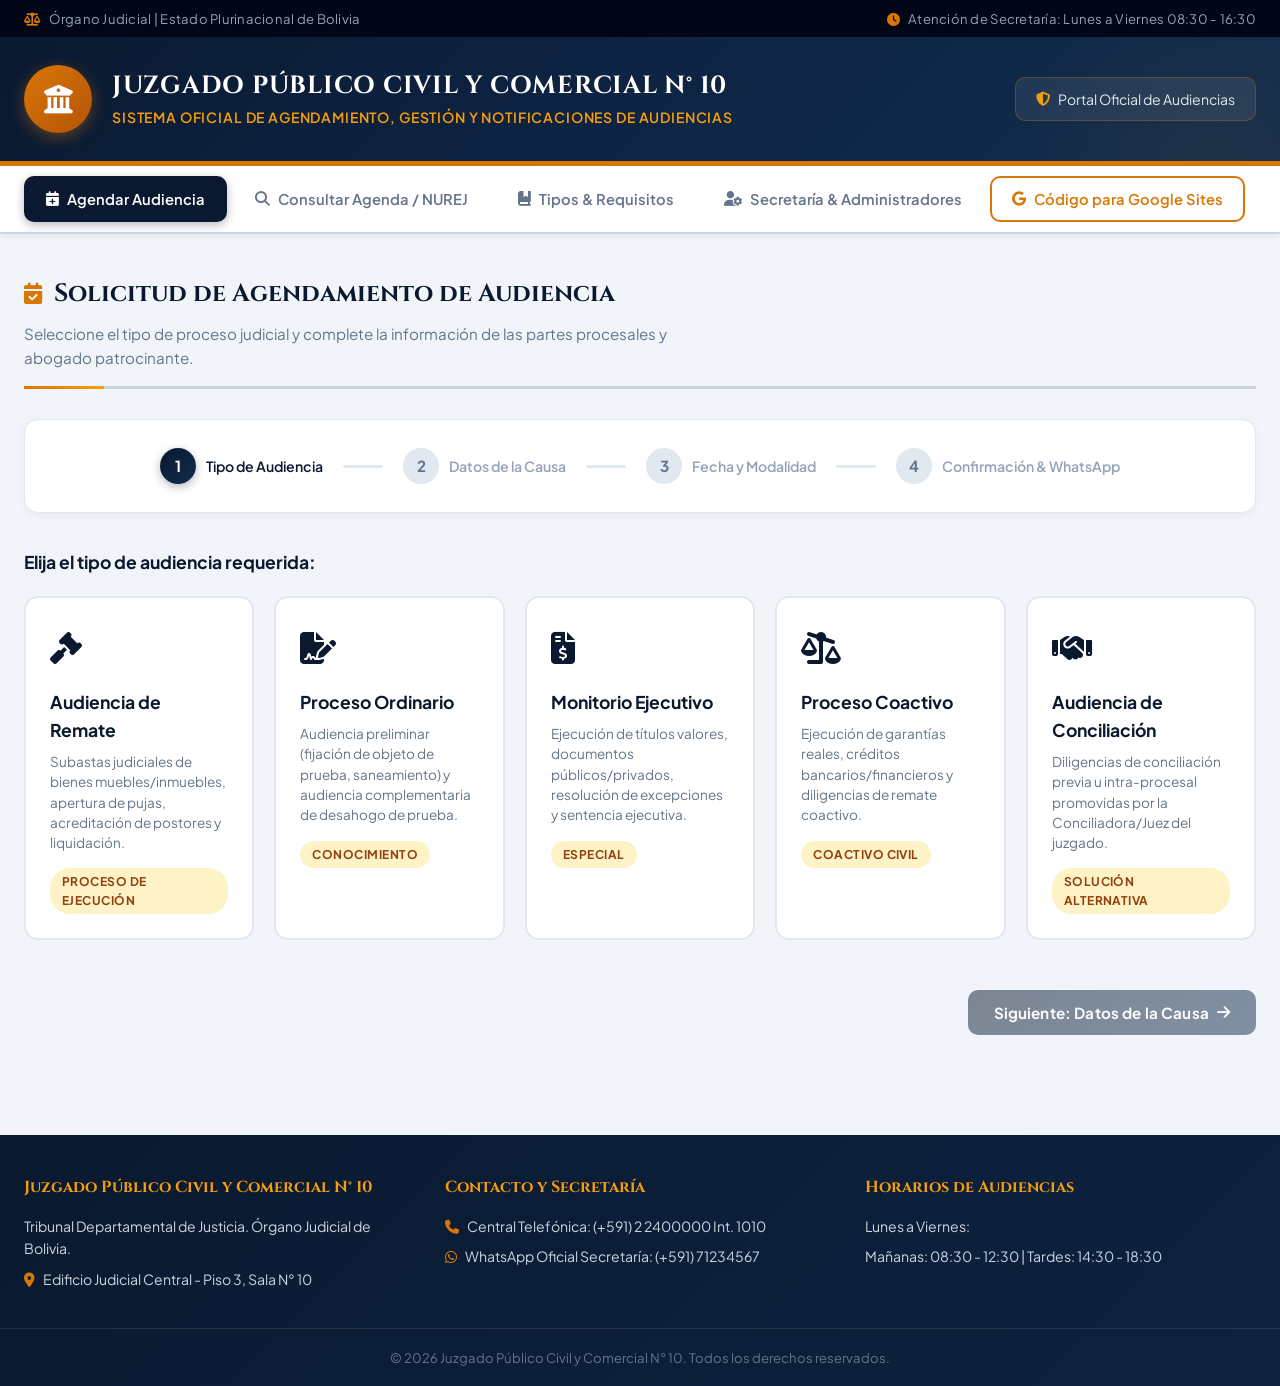
==== index.html @ a1206f11 "Portal de Audiencias - Juzgado Publico Civil y Comercial N 10" ====
<!DOCTYPE html>
<html lang="es">
<head>
    <meta charset="UTF-8">
    <meta name="viewport" content="width=device-width, initial-scale=1.0">
    <title>Juzgado Público Civil y Comercial N° 10 | Agendamiento de Audiencias</title>
    <meta name="description" content="Plataforma oficial para la reserva, agendamiento y consulta de audiencias del Juzgado Público Civil y Comercial N° 10 (Remates, Procesos Ordinarios, Monitorio Ejecutivo, Coactivos y Conciliaciones).">
    
    <!-- Google Fonts & Font Awesome Icons -->
    <link rel="preconnect" href="https://fonts.googleapis.com">
    <link rel="preconnect" href="https://fonts.gstatic.com" crossorigin>
    <link href="https://fonts.googleapis.com/css2?family=Cinzel:wght@500;700;900&family=Plus+Jakarta+Sans:wght@300;400;500;600;700&display=swap" rel="stylesheet">
    <link rel="stylesheet" href="https://cdnjs.cloudflare.com/ajax/libs/font-awesome/6.4.0/css/all.min.css">
    
    <link rel="stylesheet" href="styles.css">
</head>
<body>
    <!-- Top Bar Status -->
    <div class="top-bar">
        <div class="container top-bar-content">
            <div><i class="fa-solid fa-scale-balanced"></i> Órgano Judicial | Estado Plurinacional de Bolivia</div>
            <div><i class="fa-solid fa-clock"></i> Atención de Secretaría: Lunes a Viernes 08:30 - 16:30</div>
        </div>
    </div>

    <!-- Header Institucional -->
    <header class="main-header">
        <div class="container header-container">
            <div class="brand-logo">
                <div class="emblem-icon">
                    <i class="fa-solid fa-building-columns"></i>
                </div>
                <div class="brand-text">
                    <h1>JUZGADO PÚBLICO CIVIL Y COMERCIAL N° 10</h1>
                    <p>SISTEMA OFICIAL DE AGENDAMIENTO, GESTIÓN Y NOTIFICACIONES DE AUDIENCIAS</p>
                </div>
            </div>
            <div class="header-badge" id="admin-status-badge">
                <i class="fa-solid fa-shield-halved"></i> Portal Oficial de Audiencias
            </div>
        </div>
    </header>

    <!-- Navigation Tabs -->
    <nav class="main-nav">
        <div class="container nav-container">
            <button class="nav-btn active" onclick="switchTab('agendamiento')">
                <i class="fa-solid fa-calendar-plus"></i> Agendar Audiencia
            </button>
            <button class="nav-btn" onclick="switchTab('consulta')">
                <i class="fa-solid fa-magnifying-glass"></i> Consultar Agenda / NUREJ
            </button>
            <button class="nav-btn" onclick="switchTab('requisitos')">
                <i class="fa-solid fa-book-bookmark"></i> Tipos & Requisitos
            </button>
            <button class="nav-btn" onclick="switchTab('secretaria')">
                <i class="fa-solid fa-user-gear"></i> Secretaría & Administradores
            </button>
            <button class="nav-btn highlight-btn" onclick="switchTab('embed-guide')">
                <i class="fa-brands fa-google"></i> Código para Google Sites
            </button>
        </div>
    </nav>

    <main class="container main-content">
        <!-- SECCIÓN 1: AGENDAMIENTO DE AUDIENCIAS -->
        <section id="tab-agendamiento" class="tab-pane active">
            <div class="section-title-box">
                <h2><i class="fa-solid fa-calendar-check"></i> Solicitud de Agendamiento de Audiencia</h2>
                <p>Seleccione el tipo de proceso judicial y complete la información de las partes procesales y abogado patrocinante.</p>
            </div>

            <!-- Pasos del Flujo -->
            <div class="stepper">
                <div class="step active" id="step-indicator-1">
                    <span class="step-num">1</span>
                    <span class="step-label">Tipo de Audiencia</span>
                </div>
                <div class="step-line"></div>
                <div class="step" id="step-indicator-2">
                    <span class="step-num">2</span>
                    <span class="step-label">Datos de la Causa</span>
                </div>
                <div class="step-line"></div>
                <div class="step" id="step-indicator-3">
                    <span class="step-num">3</span>
                    <span class="step-label">Fecha y Modalidad</span>
                </div>
                <div class="step-line"></div>
                <div class="step" id="step-indicator-4">
                    <span class="step-num">4</span>
                    <span class="step-label">Confirmación & WhatsApp</span>
                </div>
            </div>

            <!-- Paso 1: Selección de Tipo de Audiencia -->
            <div id="step-1" class="step-content">
                <h3 class="subsection-title">Elija el tipo de audiencia requerida:</h3>
                <div class="hearing-types-grid">
                    <div class="hearing-card" onclick="selectHearingType('remates', this)">
                        <div class="card-icon"><i class="fa-solid fa-gavel"></i></div>
                        <h4>Audiencia de Remate</h4>
                        <p>Subastas judiciales de bienes muebles/inmuebles, apertura de pujas, acreditación de postores y liquidación.</p>
                        <span class="tag">Proceso de Ejecución</span>
                    </div>

                    <div class="hearing-card" onclick="selectHearingType('ordinarios', this)">
                        <div class="card-icon"><i class="fa-solid fa-file-signature"></i></div>
                        <h4>Proceso Ordinario</h4>
                        <p>Audiencia preliminar (fijación de objeto de prueba, saneamiento) y audiencia complementaria de desahogo de prueba.</p>
                        <span class="tag">Conocimiento</span>
                    </div>

                    <div class="hearing-card" onclick="selectHearingType('monitorio', this)">
                        <div class="card-icon"><i class="fa-solid fa-file-invoice-dollar"></i></div>
                        <h4>Monitorio Ejecutivo</h4>
                        <p>Ejecución de títulos valores, documentos públicos/privados, resolución de excepciones y sentencia ejecutiva.</p>
                        <span class="tag">Especial</span>
                    </div>

                    <div class="hearing-card" onclick="selectHearingType('coactivos', this)">
                        <div class="card-icon"><i class="fa-solid fa-scale-unbalanced-flip"></i></div>
                        <h4>Proceso Coactivo</h4>
                        <p>Ejecución de garantías reales, créditos bancarios/financieros y diligencias de remate coactivo.</p>
                        <span class="tag">Coactivo Civil</span>
                    </div>

                    <div class="hearing-card" onclick="selectHearingType('conciliaciones', this)">
                        <div class="card-icon"><i class="fa-solid fa-handshake"></i></div>
                        <h4>Audiencia de Conciliación</h4>
                        <p>Diligencias de conciliación previa u intra-procesal promovidas por la Conciliadora/Juez del juzgado.</p>
                        <span class="tag">Solución Alternativa</span>
                    </div>
                </div>

                <div class="actions-footer text-right">
                    <button class="btn btn-primary" onclick="goToStep(2)" id="btn-to-step-2" disabled>
                        Siguiente: Datos de la Causa <i class="fa-solid fa-arrow-right"></i>
                    </button>
                </div>
            </div>

            <!-- Paso 2: Datos del Expediente y Partes -->
            <div id="step-2" class="step-content hidden">
                <h3 class="subsection-title">Datos del Expediente y Partes Procesales</h3>
                <form id="form-case-details" onsubmit="event.preventDefault(); goToStep(3);">
                    <div class="form-grid">
                        <div class="form-group">
                            <label for="nurej"><i class="fa-solid fa-hashtag"></i> NUREJ / N° de Expediente *</label>
                            <input type="text" id="nurej" placeholder="Ej. 10294820 / EXP-102-2026" required>
                            <small>Identificador único registrado en el sistema judicial.</small>
                        </div>

                        <div class="form-group">
                            <label for="demandante"><i class="fa-solid fa-user"></i> Parte Demandante / Solicitante *</label>
                            <input type="text" id="demandante" placeholder="Nombre completo o Razón Social" required>
                        </div>

                        <div class="form-group">
                            <label for="demandado"><i class="fa-solid fa-user-minus"></i> Parte Demandada / Requerida *</label>
                            <input type="text" id="demandado" placeholder="Nombre completo o Razón Social" required>
                        </div>

                        <div class="form-group">
                            <label for="abogado-nombre"><i class="fa-solid fa-user-tie"></i> Abogado Patrocinante *</label>
                            <input type="text" id="abogado-nombre" placeholder="Nombre completo del Abogado" required>
                        </div>

                        <div class="form-group">
                            <label for="abogado-mat"><i class="fa-solid fa-id-card"></i> N° Matrícula Profesional (RPA/CAIC) *</label>
                            <input type="text" id="abogado-mat" placeholder="Ej. MP-84920-CB" required>
                        </div>

                        <div class="form-group">
                            <label for="contacto-telefono"><i class="fa-brands fa-whatsapp"></i> WhatsApp / Teléfono para Notificaciones *</label>
                            <input type="tel" id="contacto-telefono" placeholder="Ej. 71234567" required>
                            <small>A este número se enviará la confirmación y recordatorio automático por WhatsApp.</small>
                        </div>

                        <div class="form-group col-span-2">
                            <label for="contacto-email"><i class="fa-solid fa-envelope"></i> Correo Electrónico *</label>
                            <input type="email" id="contacto-email" placeholder="abogado@estudiojuridico.com" required>
                        </div>
                    </div>

                    <div class="actions-footer">
                        <button type="button" class="btn btn-secondary" onclick="goToStep(1)">
                            <i class="fa-solid fa-arrow-left"></i> Atrás
                        </button>
                        <button type="submit" class="btn btn-primary">
                            Siguiente: Fecha y Modalidad <i class="fa-solid fa-arrow-right"></i>
                        </button>
                    </div>
                </form>
            </div>

            <!-- Paso 3: Fecha, Hora y Modalidad -->
            <div id="step-3" class="step-content hidden">
                <h3 class="subsection-title">Modalidad, Fecha y Horario de la Audiencia</h3>
                
                <div class="modalidad-selector">
                    <div class="mod-card selected" onclick="selectModalidad('presencial', this)">
                        <i class="fa-solid fa-building-user"></i>
                        <h4>Presencial</h4>
                        <p>En Sala de Audiencias N° 10 (Piso 3, Edificio Judicial Central)</p>
                    </div>
                    <div class="mod-card" onclick="selectModalidad('virtual', this)">
                        <i class="fa-solid fa-video"></i>
                        <h4>Virtual (Zoom / Teams)</h4>
                        <p>Enlace de conexión enviado automáticamente por WhatsApp y correo</p>
                    </div>
                </div>

                <div class="schedule-picker-box">
                    <div class="form-group">
                        <label for="hearing-date"><i class="fa-solid fa-calendar-days"></i> Seleccione la Fecha de Audiencia *</label>
                        <input type="date" id="hearing-date" onchange="loadAvailableSlots()" required>
                    </div>

                    <div class="slots-container">
                        <label><i class="fa-solid fa-clock"></i> Turnos Disponibles en el Juzgado N° 10:</label>
                        <div id="slots-grid" class="slots-grid">
                            <p class="select-prompt">Seleccione una fecha válida para cargar los turnos judiciales disponibles.</p>
                        </div>
                    </div>
                </div>

                <div class="form-group">
                    <label for="observaciones"><i class="fa-solid fa-comment-dots"></i> Observaciones o Solicitud Especial (Opcional)</label>
                    <textarea id="observaciones" rows="3" placeholder="Indique si requiere presencia de peritos, intérprete, o acreditación previa de postores..."></textarea>
                </div>

                <div class="actions-footer">
                    <button type="button" class="btn btn-secondary" onclick="goToStep(2)">
                        <i class="fa-solid fa-arrow-left"></i> Atrás
                    </button>
                    <button type="button" class="btn btn-primary" onclick="processBooking()" id="btn-finish-booking" disabled>
                         Confirmar y Notificar <i class="fa-solid fa-check-circle"></i>
                    </button>
                </div>
            </div>

            <!-- Paso 4: Pase / Ticket Generado + WhatsApp -->
            <div id="step-4" class="step-content hidden">
                <div class="success-banner">
                    <i class="fa-solid fa-circle-check"></i>
                    <h3>¡AUDIENCIA REGISTRADA EXITOSAMENTE!</h3>
                    <p>Se ha generado el Comprobante Oficial y se ha preparado la notificación por WhatsApp.</p>
                </div>

                <!-- Ticket Imprimible -->
                <div class="ticket-card" id="printable-ticket">
                    <div class="ticket-header">
                        <div class="ticket-brand">
                            <i class="fa-solid fa-scale-balanced"></i>
                            <div>
                                <h4>JUZGADO PÚBLICO CIVIL Y COMERCIAL N° 10</h4>
                                <small>ESTADO PLURINACIONAL - ÓRGANO JUDICIAL</small>
                            </div>
                        </div>
                        <div class="ticket-code" id="ticket-id">AUD-2026-10948</div>
                    </div>

                    <div class="ticket-body">
                        <div class="ticket-row">
                            <div>
                                <span class="lbl">NUREJ / EXPEDIENTE:</span>
                                <strong id="t-nurej">-</strong>
                            </div>
                            <div>
                                <span class="lbl">TIPO DE AUDIENCIA:</span>
                                <strong id="t-tipo" class="text-gold">-</strong>
                            </div>
                        </div>

                        <div class="ticket-row">
                            <div>
                                <span class="lbl">DEMANDANTE / SOLICITANTE:</span>
                                <span id="t-demandante">-</span>
                            </div>
                            <div>
                                <span class="lbl">DEMANDADO / REQUERIDO:</span>
                                <span id="t-demandado">-</span>
                            </div>
                        </div>

                        <div class="ticket-row">
                            <div>
                                <span class="lbl">ABOGADO PATROCINANTE:</span>
                                <span id="t-abogado">-</span> (<span id="t-mat">-</span>)
                            </div>
                            <div>
                                <span class="lbl">MODALIDAD:</span>
                                <strong id="t-modalidad">-</strong>
                            </div>
                        </div>

                        <div class="ticket-highlight">
                            <div class="th-item">
                                <i class="fa-solid fa-calendar-day"></i>
                                <div>
                                    <small>FECHA DE AUDIENCIA</small>
                                    <h4 id="t-fecha">-</h4>
                                </div>
                            </div>
                            <div class="th-item">
                                <i class="fa-solid fa-clock"></i>
                                <div>
                                    <small>HORARIO FIJADO</small>
                                    <h4 id="t-hora">-</h4>
                                </div>
                            </div>
                            <div class="th-item">
                                <i class="fa-solid fa-location-dot"></i>
                                <div>
                                    <small>UBICACIÓN / SALA</small>
                                    <h4 id="t-lugar">Sala N° 10</h4>
                                </div>
                            </div>
                        </div>

                        <div class="ticket-footer-info">
                            <div class="qr-placeholder">
                                <i class="fa-solid fa-qrcode"></i>
                                <small>VERIFICACIÓN QR</small>
                            </div>
                            <div class="ticket-notes">
                                <p><strong>Instrucciones Importantes:</strong></p>
                                <ul>
                                    <li>Presentar este comprobante junto a su C.I. y Matrícula Profesional 15 minutos antes.</li>
                                    <li>Recibirás un recordatorio automático por WhatsApp 24 horas antes de tu audiencia.</li>
                                </ul>
                            </div>
                        </div>
                    </div>
                </div>

                <div class="actions-footer center-btns">
                    <button class="btn btn-whatsapp" id="btn-send-whatsapp" onclick="sendWhatsAppConfirmation()">
                        <i class="fa-brands fa-whatsapp"></i> Enviar Confirmación por WhatsApp
                    </button>
                    <button class="btn btn-gold" onclick="window.print()">
                        <i class="fa-solid fa-print"></i> Imprimir / Guardar PDF
                    </button>
                    <button class="btn btn-secondary" onclick="resetForm()">
                        <i class="fa-solid fa-plus"></i> Agendar Otra Audiencia
                    </button>
                </div>
            </div>
        </section>

        <!-- SECCIÓN 2: CONSULTA DE AGENDA -->
        <section id="tab-consulta" class="tab-pane hidden">
            <div class="section-title-box">
                <h2><i class="fa-solid fa-magnifying-glass"></i> Consulta Pública de Audiencias Programadas</h2>
                <p>Verifique el estado, día, hora y enlace de su audiencia registrada en el Juzgado N° 10.</p>
            </div>

            <div class="search-box">
                <div class="search-input-group">
                    <i class="fa-solid fa-hashtag search-icon"></i>
                    <input type="text" id="search-query" placeholder="Ingrese NUREJ, N° de Expediente o Nombre de Parte Procesal...">
                    <button class="btn btn-primary" onclick="searchHearings()">
                        <i class="fa-solid fa-search"></i> Buscar Audiencia
                    </button>
                </div>
            </div>

            <div class="results-box">
                <h3 class="subsection-title">Audiencias Encontradas:</h3>
                <div id="results-list" class="hearings-list">
                    <!-- Dinámico -->
                </div>
            </div>
        </section>

        <!-- SECCIÓN 3: TIPOS Y REQUISITOS DE AUDIENCIAS -->
        <section id="tab-requisitos" class="tab-pane hidden">
            <div class="section-title-box">
                <h2><i class="fa-solid fa-book-bookmark"></i> Protocolos y Requisitos por Tipo de Audiencia</h2>
                <p>Consulte las condiciones obligatorias dictadas por la Ley N° 439 (Código Procesal Civil) para cada procedimiento.</p>
            </div>

            <div class="requirements-accordion">
                <!-- Remates -->
                <div class="req-card">
                    <div class="req-header" onclick="toggleAccordion(this)">
                        <div class="req-title">
                            <i class="fa-solid fa-gavel text-gold"></i>
                            <h3>1. Audiencia de Remate y Subasta Judicial</h3>
                        </div>
                        <i class="fa-solid fa-chevron-down arrow"></i>
                    </div>
                    <div class="req-body">
                        <h4>Requisitos e Instrucciones para Postores y Partes:</h4>
                        <ul>
                            <li><i class="fa-solid fa-check"></i> Depósito de Garantía (Empozo del 20% de la base del remate) mediante Certificado de Depósito Judicial en el Banco Unión.</li>
                            <li><i class="fa-solid fa-check"></i> Cédula de Identidad original del postor o Poder Notariado con facultad expresa de representación.</li>
                            <li><i class="fa-solid fa-check"></i> Presentación del aviso de remate publicado en prensa nacional conforme al Art. 419 de la Ley 439.</li>
                        </ul>
                    </div>
                </div>

                <!-- Procesos Ordinarios -->
                <div class="req-card">
                    <div class="req-header" onclick="toggleAccordion(this)">
                        <div class="req-title">
                            <i class="fa-solid fa-file-signature text-gold"></i>
                            <h3>2. Proceso Ordinario (Preliminar y Complementaria)</h3>
                        </div>
                        <i class="fa-solid fa-chevron-down arrow"></i>
                    </div>
                    <div class="req-body">
                        <h4>Fases obligatorias y requerimientos:</h4>
                        <ul>
                            <li><i class="fa-solid fa-check"></i> <strong>Audiencia Preliminar (Art. 365):</strong> Ratificación de demanda, tentativa de conciliación intra-procesal y fijación de objeto de prueba.</li>
                            <li><i class="fa-solid fa-check"></i> <strong>Audiencia Complementaria (Art. 368):</strong> Desahogo de pruebas admitidas y alegatos.</li>
                        </ul>
                    </div>
                </div>

                <!-- Monitorio -->
                <div class="req-card">
                    <div class="req-header" onclick="toggleAccordion(this)">
                        <div class="req-title">
                            <i class="fa-solid fa-file-invoice-dollar text-gold"></i>
                            <h3>3. Proceso Monitorio Ejecutivo</h3>
                        </div>
                        <i class="fa-solid fa-chevron-down arrow"></i>
                    </div>
                    <div class="req-body">
                        <ul>
                            <li><i class="fa-solid fa-check"></i> Presentación del Título Ejecutivo original (Pagaré, Letra de Cambio, Escritura Pública de Préstamo con fuerza ejecutiva).</li>
                        </ul>
                    </div>
                </div>

                <!-- Coactivos -->
                <div class="req-card">
                    <div class="req-header" onclick="toggleAccordion(this)">
                        <div class="req-title">
                            <i class="fa-solid fa-scale-unbalanced-flip text-gold"></i>
                            <h3>4. Procesos Coactivos Civiles</h3>
                        </div>
                        <i class="fa-solid fa-chevron-down arrow"></i>
                    </div>
                    <div class="req-body">
                        <ul>
                            <li><i class="fa-solid fa-check"></i> Título Coactivo con garantía hipotecaria o prendaria inscrita en Derechos Reales.</li>
                        </ul>
                    </div>
                </div>

                <!-- Conciliaciones -->
                <div class="req-card">
                    <div class="req-header" onclick="toggleAccordion(this)">
                        <div class="req-title">
                            <i class="fa-solid fa-handshake text-gold"></i>
                            <h3>5. Audiencias de Conciliación Previa</h3>
                        </div>
                        <i class="fa-solid fa-chevron-down arrow"></i>
                    </div>
                    <div class="req-body">
                        <ul>
                            <li><i class="fa-solid fa-check"></i> Carácter voluntario y confidencial en el marco de la cultura de paz.</li>
                        </ul>
                    </div>
                </div>
            </div>
        </section>

        <!-- SECCIÓN 4: SECRETARÍA JUDICIAL Y GESTIÓN DE ADMINISTRADORES -->
        <section id="tab-secretaria" class="tab-pane hidden">
            <div class="section-title-box">
                <h2><i class="fa-solid fa-user-gear"></i> Panel de Control - Secretaría & Gestión de Administradores</h2>
                <p>Gestión interna de causas, notificaciones masivas por WhatsApp y administración de personal judicial.</p>
            </div>

            <!-- Botones de Acción de Administración -->
            <div class="admin-header-actions">
                <div>
                    <span id="current-user-info" class="text-gold font-bold">Sesión no iniciada (Modo Consulta)</span>
                </div>
                <div>
                    <button class="btn btn-sm btn-gold" onclick="openLoginModal()" id="btn-login-modal">
                        <i class="fa-solid fa-key"></i> Iniciar Sesión de Administrador
                    </button>
                    <button class="btn btn-sm btn-secondary hidden" onclick="logoutAdmin()" id="btn-logout-admin">
                        <i class="fa-solid fa-right-from-bracket"></i> Cerrar Sesión
                    </button>
                </div>
            </div>

            <!-- Estadísticas -->
            <div class="admin-stats-grid">
                <div class="stat-card">
                    <i class="fa-solid fa-calendar-day icon-blue"></i>
                    <div>
                        <h3 id="stat-hoy">0</h3>
                        <span>Audiencias Hoy</span>
                    </div>
                </div>
                <div class="stat-card">
                    <i class="fa-solid fa-clock icon-gold"></i>
                    <div>
                        <h3 id="stat-pendientes">0</h3>
                        <span>Pendientes</span>
                    </div>
                </div>
                <div class="stat-card">
                    <i class="fa-brands fa-whatsapp icon-green"></i>
                    <div>
                        <h3 id="stat-notificadas">0</h3>
                        <span>Notificadas por WhatsApp</span>
                    </div>
                </div>
            </div>

            <!-- Tabla de Causas -->
            <div class="admin-table-container">
                <div class="table-header" style="display:flex; justify-content:space-between; padding:20px; align-items:center;">
                    <h3>Agenda de Causas Judiciales</h3>
                    <button class="btn btn-sm btn-secondary" onclick="renderAdminTable()">
                        <i class="fa-solid fa-rotate"></i> Actualizar Agenda
                    </button>
                </div>
                <table class="admin-table">
                    <thead>
                        <tr>
                            <th>NUREJ / Exp.</th>
                            <th>Tipo de Audiencia</th>
                            <th>Partes Processales</th>
                            <th>Fecha y Hora</th>
                            <th>Contacto WhatsApp</th>
                            <th>Estado</th>
                            <th>Acciones & Recordatorios</th>
                        </tr>
                    </thead>
                    <tbody id="admin-table-body">
                        <!-- Carga dinámica por JS -->
                    </tbody>
                </table>
            </div>

            <!-- MÓDULO DE GESTIÓN DE USUARIOS ADMINISTRADORES -->
            <div class="admin-management-box" style="margin-top:40px; background:#FFFFFF; padding:30px; border-radius:16px; border:1px solid #CBD5E1;">
                <div style="display:flex; justify-content:space-between; align-items:center; margin-bottom:20px;">
                    <h3><i class="fa-solid fa-users-gear"></i> Personal Administrador Autorizado (Juez, Secretarios, Auxiliares)</h3>
                    <button class="btn btn-sm btn-primary" onclick="openAddAdminModal()" id="btn-add-admin" disabled>
                        <i class="fa-solid fa-user-plus"></i> Agregar Nuevo Administrador
                    </button>
                </div>
                <div id="admin-users-list" class="admin-users-grid">
                    <!-- Carga dinámica -->
                </div>
            </div>
        </section>

        <!-- SECCIÓN 5: GUÍA DE EMBEBIDO DE GOOGLE SITES -->
        <section id="tab-embed-guide" class="tab-pane hidden">
            <div class="section-title-box">
                <h2><i class="fa-brands fa-google"></i> Integración del Portal en Google Sites</h2>
                <p>Pasos para incrustar esta versión maximizada con WhatsApp y Administradores en Google Sites.</p>
            </div>

            <div class="embed-instructions-card">
                <h3><i class="fa-solid fa-cubes"></i> Instrucciones para Google Sites (`sites.google.com`)</h3>
                <ol class="steps-list">
                    <li>Abra su sitio en <a href="https://sites.google.com" target="_blank" rel="noopener">sites.google.com</a>.</li>
                    <li>En la página elegida, vaya a <strong>Insertar > Incorporar > Código HTML</strong>.</li>
                    <li>Copie y pegue el código completo disponible a continuación.</li>
                    <li><strong>IMPORTANTE PARA TAMAÑO AMPLIO:</strong> Ajuste el recuadro del widget arrastrando los bordes hacia los extremos de la pantalla y fije un alto mínimo de <strong>1000px</strong>.</li>
                </ol>

                <div class="code-box-header">
                    <span><i class="fa-solid fa-code"></i> Código Autocontenido Completo</span>
                    <button class="btn btn-sm btn-gold" onclick="copyEmbedCode()">
                        <i class="fa-solid fa-copy"></i> Copiar Código Completo
                    </button>
                </div>
                <textarea id="embed-code-textarea" readonly rows="12"></textarea>
            </div>
        </section>
    </main>

    <!-- MODAL DE INICIO DE SESIÓN DE ADMINISTRADOR -->
    <div id="modal-login" class="modal-overlay hidden">
        <div class="modal-card">
            <div class="modal-header">
                <h3><i class="fa-solid fa-lock"></i> Acceso a Secretaría Judicial</h3>
                <button style="background:none; border:none; font-size:1.5rem; cursor:pointer;" onclick="closeLoginModal()">&times;</button>
            </div>
            <form onsubmit="event.preventDefault(); processLogin();">
                <div class="form-group" style="margin-bottom:15px;">
                    <label for="login-user">Usuario / Cargo:</label>
                    <input type="text" id="login-user" placeholder="Ej. juez10 / secretario10" required>
                </div>
                <div class="form-group" style="margin-bottom:20px;">
                    <label for="login-pass">Contraseña / PIN Oficial:</label>
                    <input type="password" id="login-pass" placeholder="••••••••" required>
                </div>
                <div class="text-right">
                    <button type="submit" class="btn btn-primary">Ingresar al Sistema</button>
                </div>
            </form>
        </div>
    </div>

    <!-- MODAL DE AGREGAR ADMINISTRADOR -->
    <div id="modal-add-admin" class="modal-overlay hidden">
        <div class="modal-card">
            <div class="modal-header">
                <h3><i class="fa-solid fa-user-plus"></i> Registrar Nuevo Administrador</h3>
                <button style="background:none; border:none; font-size:1.5rem; cursor:pointer;" onclick="closeAddAdminModal()">&times;</button>
            </div>
            <form onsubmit="event.preventDefault(); processAddAdmin();">
                <div class="form-group" style="margin-bottom:15px;">
                    <label for="new-admin-name">Nombre Completo del Funcionario:</label>
                    <input type="text" id="new-admin-name" placeholder="Ej. Dr. Mario Vargas Losa" required>
                </div>
                <div class="form-group" style="margin-bottom:15px;">
                    <label for="new-admin-role">Cargo Judicial / Rol:</label>
                    <select id="new-admin-role" required>
                        <option value="Juez Titular">Juez Titular</option>
                        <option value="Secretario de Cámara">Secretario de Cámara</option>
                        <option value="Auxiliar Judicial">Auxiliar Judicial</option>
                        <option value="Conciliador/a">Conciliador/a</option>
                    </select>
                </div>
                <div class="form-group" style="margin-bottom:15px;">
                    <label for="new-admin-user">Nombre de Usuario para Login:</label>
                    <input type="text" id="new-admin-user" placeholder="Ej. mvargas" required>
                </div>
                <div class="form-group" style="margin-bottom:20px;">
                    <label for="new-admin-pass">Contraseña / PIN de Acceso:</label>
                    <input type="password" id="new-admin-pass" placeholder="Mínimo 4 caracteres" required>
                </div>
                <div class="text-right">
                    <button type="submit" class="btn btn-gold">Crear Administrador</button>
                </div>
            </form>
        </div>
    </div>

    <!-- Footer -->
    <footer class="main-footer">
        <div class="container footer-container">
            <div class="footer-col">
                <h4>Juzgado Público Civil y Comercial N° 10</h4>
                <p>Tribunal Departamental de Justicia. Órgano Judicial de Bolivia.</p>
                <p><i class="fa-solid fa-location-dot"></i> Edificio Judicial Central - Piso 3, Sala N° 10</p>
            </div>
            <div class="footer-col">
                <h4>Contacto y Secretaría</h4>
                <p><i class="fa-solid fa-phone"></i> Central Telefónica: (+591) 2 2400000 Int. 1010</p>
                <p><i class="fa-brands fa-whatsapp"></i> WhatsApp Oficial Secretaría: (+591) 71234567</p>
            </div>
            <div class="footer-col">
                <h4>Horarios de Audiencias</h4>
                <p>Lunes a Viernes:</p>
                <p>Mañanas: 08:30 - 12:30 | Tardes: 14:30 - 18:30</p>
            </div>
        </div>
        <div class="footer-bottom text-center">
            <p>&copy; 2026 Juzgado Público Civil y Comercial N° 10. Todos los derechos reservados.</p>
        </div>
    </footer>

    <script src="app.js"></script>
</body>
</html>
---- styles.css ----
/* =========================================================================
   PORTAL DE AUDIENCIAS - JUZGADO PÚBLICO CIVIL Y COMERCIAL N° 10
   Hoja de Estilos Principal
   ========================================================================= */

/* ── Reset & Base ──────────────────────────────────────────────────────── */
*, *::before, *::after {
    margin: 0;
    padding: 0;
    box-sizing: border-box;
}

html {
    scroll-behavior: smooth;
    font-size: 16px;
}

body {
    font-family: 'Plus Jakarta Sans', -apple-system, BlinkMacSystemFont, 'Segoe UI', sans-serif;
    background-color: #F1F5F9;
    color: #0F172A;
    line-height: 1.6;
    min-height: 100vh;
}

a {
    color: #D97706;
    text-decoration: none;
    transition: color 0.2s ease;
}

a:hover {
    color: #B45309;
    text-decoration: underline;
}

ul, ol {
    list-style: none;
}

img {
    max-width: 100%;
    display: block;
}

input, select, textarea, button {
    font-family: inherit;
    font-size: inherit;
}

/* ── Container ─────────────────────────────────────────────────────────── */
.container {
    max-width: 1280px;
    margin: 0 auto;
    padding: 0 24px;
}

/* ── Top Bar ───────────────────────────────────────────────────────────── */
.top-bar {
    background-color: #020617;
    color: #94A3B8;
    font-size: 0.82rem;
    padding: 8px 0;
    letter-spacing: 0.02em;
}

.top-bar-content {
    display: flex;
    justify-content: space-between;
    align-items: center;
    flex-wrap: wrap;
    gap: 8px;
}

.top-bar i {
    margin-right: 6px;
    color: #D97706;
}

/* ── Main Header ───────────────────────────────────────────────────────── */
.main-header {
    background: linear-gradient(135deg, #0A192F 0%, #0D2240 40%, #112D4E 100%);
    color: #FFFFFF;
    padding: 28px 0;
    border-bottom: 5px solid #D97706;
    position: relative;
    overflow: hidden;
}

.main-header::before {
    content: '';
    position: absolute;
    top: -50%;
    right: -10%;
    width: 400px;
    height: 400px;
    background: radial-gradient(circle, rgba(217, 119, 6, 0.08) 0%, transparent 70%);
    pointer-events: none;
}

.header-container {
    display: flex;
    align-items: center;
    justify-content: space-between;
    flex-wrap: wrap;
    gap: 20px;
    position: relative;
    z-index: 1;
}

.brand-logo {
    display: flex;
    align-items: center;
    gap: 20px;
}

.emblem-icon {
    width: 68px;
    height: 68px;
    background: linear-gradient(135deg, #D97706 0%, #B45309 100%);
    border-radius: 50%;
    display: flex;
    align-items: center;
    justify-content: center;
    font-size: 1.8rem;
    color: #FFFFFF;
    box-shadow: 0 4px 15px rgba(217, 119, 6, 0.4);
    flex-shrink: 0;
    animation: emblemPulse 3s ease-in-out infinite;
}

@keyframes emblemPulse {
    0%, 100% { box-shadow: 0 4px 15px rgba(217, 119, 6, 0.4); }
    50% { box-shadow: 0 4px 25px rgba(217, 119, 6, 0.6); }
}

.brand-text h1 {
    font-family: 'Cinzel', serif;
    font-size: 1.55rem;
    font-weight: 700;
    color: #FFFFFF;
    letter-spacing: 0.03em;
    line-height: 1.3;
}

.brand-text p {
    font-size: 0.88rem;
    color: #F59E0B;
    font-weight: 600;
    letter-spacing: 0.06em;
    text-transform: uppercase;
    margin-top: 4px;
}

.header-badge {
    background: rgba(255, 255, 255, 0.08);
    border: 1px solid rgba(217, 119, 6, 0.3);
    padding: 10px 20px;
    border-radius: 10px;
    font-size: 0.88rem;
    color: #E2E8F0;
    display: flex;
    align-items: center;
    gap: 8px;
    backdrop-filter: blur(8px);
}

.header-badge i {
    color: #F59E0B;
}

/* ── Navigation ────────────────────────────────────────────────────────── */
.main-nav {
    background-color: #FFFFFF;
    border-bottom: 2px solid #CBD5E1;
    position: sticky;
    top: 0;
    z-index: 100;
    box-shadow: 0 2px 8px rgba(0, 0, 0, 0.06);
}

.nav-container {
    display: flex;
    gap: 6px;
    padding: 10px 24px;
    overflow-x: auto;
    scrollbar-width: thin;
}

.nav-container::-webkit-scrollbar {
    height: 4px;
}

.nav-container::-webkit-scrollbar-thumb {
    background: #CBD5E1;
    border-radius: 4px;
}

.nav-btn {
    background: transparent;
    border: 2px solid transparent;
    padding: 12px 20px;
    font-size: 0.92rem;
    font-weight: 600;
    color: #64748B;
    cursor: pointer;
    border-radius: 10px;
    white-space: nowrap;
    display: flex;
    align-items: center;
    gap: 8px;
    transition: all 0.25s ease;
}

.nav-btn:hover {
    background-color: #F1F5F9;
    color: #0A192F;
    transform: translateY(-1px);
}

.nav-btn.active {
    background-color: #0A192F;
    color: #FFFFFF;
    border-color: #0A192F;
    box-shadow: 0 3px 10px rgba(10, 25, 47, 0.3);
}

.nav-btn.highlight-btn {
    border-color: #D97706;
    color: #D97706;
}

.nav-btn.highlight-btn:hover {
    background-color: #FEF3C7;
}

.nav-btn.highlight-btn.active {
    background-color: #D97706;
    color: #FFFFFF;
    border-color: #D97706;
}

/* ── Main Content ──────────────────────────────────────────────────────── */
.main-content {
    padding: 40px 24px;
    min-height: 60vh;
}

.tab-pane {
    display: block;
    animation: fadeIn 0.4s ease;
}

.tab-pane.hidden {
    display: none;
}

@keyframes fadeIn {
    from { opacity: 0; transform: translateY(12px); }
    to { opacity: 1; transform: translateY(0); }
}

/* ── Section Titles ────────────────────────────────────────────────────── */
.section-title-box {
    margin-bottom: 30px;
    border-bottom: 3px solid #CBD5E1;
    padding-bottom: 16px;
    position: relative;
}

.section-title-box::after {
    content: '';
    position: absolute;
    bottom: -3px;
    left: 0;
    width: 80px;
    height: 3px;
    background: linear-gradient(90deg, #D97706, #F59E0B);
}

.section-title-box h2 {
    font-family: 'Cinzel', serif;
    font-size: 1.55rem;
    color: #0A192F;
    display: flex;
    align-items: center;
    gap: 12px;
}

.section-title-box h2 i {
    color: #D97706;
    font-size: 1.3rem;
}

.section-title-box p {
    color: #64748B;
    font-size: 0.95rem;
    margin-top: 8px;
    max-width: 700px;
}

.subsection-title {
    font-size: 1.1rem;
    color: #0A192F;
    font-weight: 700;
    margin-bottom: 20px;
}

/* ── Stepper ───────────────────────────────────────────────────────────── */
.stepper {
    display: flex;
    align-items: center;
    justify-content: center;
    gap: 0;
    margin-bottom: 35px;
    padding: 20px;
    background: #FFFFFF;
    border-radius: 14px;
    border: 1px solid #E2E8F0;
    box-shadow: 0 2px 8px rgba(0, 0, 0, 0.04);
}

.step {
    display: flex;
    align-items: center;
    gap: 10px;
    padding: 8px 16px;
    border-radius: 8px;
    transition: all 0.3s ease;
}

.step-num {
    width: 36px;
    height: 36px;
    border-radius: 50%;
    background-color: #E2E8F0;
    color: #64748B;
    display: flex;
    align-items: center;
    justify-content: center;
    font-weight: 700;
    font-size: 0.95rem;
    transition: all 0.3s ease;
    flex-shrink: 0;
}

.step-label {
    font-size: 0.88rem;
    font-weight: 600;
    color: #94A3B8;
    white-space: nowrap;
    transition: color 0.3s ease;
}

.step.active .step-num {
    background: linear-gradient(135deg, #0A192F, #112D4E);
    color: #FFFFFF;
    box-shadow: 0 3px 10px rgba(10, 25, 47, 0.3);
}

.step.active .step-label {
    color: #0A192F;
}

.step.completed .step-num {
    background: linear-gradient(135deg, #059669, #10B981);
    color: #FFFFFF;
}

.step.completed .step-label {
    color: #059669;
}

.step-line {
    width: 40px;
    height: 3px;
    background-color: #E2E8F0;
    margin: 0 4px;
    border-radius: 2px;
    transition: background-color 0.3s ease;
}

.step-line.active {
    background: linear-gradient(90deg, #059669, #10B981);
}

/* ── Step Content ──────────────────────────────────────────────────────── */
.step-content {
    display: block;
    animation: slideIn 0.35s ease;
}

.step-content.hidden {
    display: none;
}

@keyframes slideIn {
    from { opacity: 0; transform: translateX(20px); }
    to { opacity: 1; transform: translateX(0); }
}

/* ── Hearing Type Cards ────────────────────────────────────────────────── */
.hearing-types-grid {
    display: grid;
    grid-template-columns: repeat(auto-fit, minmax(230px, 1fr));
    gap: 20px;
    margin-bottom: 30px;
}

.hearing-card {
    background: #FFFFFF;
    border: 2px solid #E2E8F0;
    border-radius: 14px;
    padding: 24px;
    cursor: pointer;
    transition: all 0.3s ease;
    position: relative;
    overflow: hidden;
}

.hearing-card::before {
    content: '';
    position: absolute;
    top: 0;
    left: 0;
    right: 0;
    height: 4px;
    background: linear-gradient(90deg, #D97706, #F59E0B);
    opacity: 0;
    transition: opacity 0.3s ease;
}

.hearing-card:hover {
    border-color: #D97706;
    transform: translateY(-5px);
    box-shadow: 0 8px 25px rgba(217, 119, 6, 0.15);
}

.hearing-card:hover::before {
    opacity: 1;
}

.hearing-card.selected {
    border-color: #0A192F;
    background: linear-gradient(135deg, #EFF6FF 0%, #F0F9FF 100%);
    box-shadow: 0 6px 20px rgba(10, 25, 47, 0.12);
}

.hearing-card.selected::before {
    opacity: 1;
    background: linear-gradient(90deg, #0A192F, #1E40AF);
}

.card-icon {
    font-size: 2rem;
    color: #0A192F;
    margin-bottom: 14px;
}

.hearing-card h4 {
    font-size: 1.1rem;
    color: #0A192F;
    margin-bottom: 8px;
    font-weight: 700;
}

.hearing-card p {
    font-size: 0.85rem;
    color: #64748B;
    margin-bottom: 14px;
    line-height: 1.5;
}

.tag {
    display: inline-block;
    background-color: #FEF3C7;
    color: #92400E;
    font-size: 0.75rem;
    font-weight: 700;
    padding: 4px 12px;
    border-radius: 20px;
    text-transform: uppercase;
    letter-spacing: 0.04em;
}

/* ── Buttons ───────────────────────────────────────────────────────────── */
.btn {
    padding: 13px 26px;
    border-radius: 10px;
    font-weight: 700;
    font-size: 0.95rem;
    border: none;
    cursor: pointer;
    display: inline-flex;
    align-items: center;
    gap: 8px;
    transition: all 0.25s ease;
    letter-spacing: 0.01em;
}

.btn:hover {
    transform: translateY(-2px);
    box-shadow: 0 4px 12px rgba(0, 0, 0, 0.15);
}

.btn:active {
    transform: translateY(0);
}

.btn:disabled {
    opacity: 0.5;
    cursor: not-allowed;
    transform: none !important;
    box-shadow: none !important;
}

.btn-primary {
    background: linear-gradient(135deg, #0A192F, #112D4E);
    color: #FFFFFF;
}

.btn-primary:hover {
    background: linear-gradient(135deg, #0D2240, #1A3A5C);
}

.btn-gold {
    background: linear-gradient(135deg, #D97706, #B45309);
    color: #FFFFFF;
}

.btn-gold:hover {
    background: linear-gradient(135deg, #E58A17, #CA6A0B);
}

.btn-whatsapp {
    background: linear-gradient(135deg, #25D366, #128C7E);
    color: #FFFFFF;
    font-size: 1.05rem;
    padding: 15px 32px;
}

.btn-whatsapp:hover {
    background: linear-gradient(135deg, #2BE076, #15A08E);
}

.btn-secondary {
    background-color: #E2E8F0;
    color: #0F172A;
}

.btn-secondary:hover {
    background-color: #CBD5E1;
}

.btn-sm {
    padding: 8px 16px;
    font-size: 0.85rem;
    border-radius: 8px;
}

.btn-danger {
    background: linear-gradient(135deg, #DC2626, #B91C1C);
    color: #FFFFFF;
}

.btn-danger:hover {
    background: linear-gradient(135deg, #EF4444, #DC2626);
}

/* ── Actions Footer ────────────────────────────────────────────────────── */
.actions-footer {
    display: flex;
    justify-content: space-between;
    align-items: center;
    padding-top: 20px;
    gap: 12px;
    flex-wrap: wrap;
}

.actions-footer.text-right {
    justify-content: flex-end;
}

.actions-footer.center-btns {
    justify-content: center;
}

.text-right {
    text-align: right;
}

.text-center {
    text-align: center;
}

/* ── Forms ──────────────────────────────────────────────────────────────── */
.form-grid {
    display: grid;
    grid-template-columns: 1fr 1fr;
    gap: 22px;
    background: #FFFFFF;
    padding: 32px;
    border-radius: 14px;
    border: 1px solid #E2E8F0;
    margin-bottom: 25px;
    box-shadow: 0 2px 8px rgba(0, 0, 0, 0.04);
}

.form-group {
    display: flex;
    flex-direction: column;
    gap: 6px;
}

.form-group.col-span-2 {
    grid-column: span 2;
}

.form-group label {
    font-size: 0.9rem;
    font-weight: 700;
    color: #0A192F;
    display: flex;
    align-items: center;
    gap: 6px;
}

.form-group label i {
    color: #D97706;
    font-size: 0.85rem;
}

.form-group input,
.form-group select,
.form-group textarea {
    padding: 12px 16px;
    border: 2px solid #E2E8F0;
    border-radius: 10px;
    font-size: 0.95rem;
    color: #0F172A;
    background-color: #F8FAFC;
    transition: all 0.25s ease;
    outline: none;
}

.form-group input:focus,
.form-group select:focus,
.form-group textarea:focus {
    border-color: #0A192F;
    background-color: #FFFFFF;
    box-shadow: 0 0 0 3px rgba(10, 25, 47, 0.08);
}

.form-group input::placeholder,
.form-group textarea::placeholder {
    color: #94A3B8;
}

.form-group small {
    font-size: 0.8rem;
    color: #94A3B8;
}

textarea {
    resize: vertical;
    min-height: 80px;
}

/* ── Modalidad Selector ────────────────────────────────────────────────── */
.modalidad-selector {
    display: grid;
    grid-template-columns: 1fr 1fr;
    gap: 20px;
    margin-bottom: 30px;
}

.mod-card {
    background: #FFFFFF;
    border: 2px solid #E2E8F0;
    border-radius: 14px;
    padding: 28px;
    text-align: center;
    cursor: pointer;
    transition: all 0.3s ease;
}

.mod-card i {
    font-size: 2.2rem;
    color: #64748B;
    margin-bottom: 12px;
    transition: color 0.3s ease;
}

.mod-card h4 {
    font-size: 1.1rem;
    color: #0A192F;
    margin-bottom: 6px;
}

.mod-card p {
    font-size: 0.85rem;
    color: #94A3B8;
}

.mod-card:hover {
    border-color: #D97706;
    transform: translateY(-3px);
    box-shadow: 0 6px 18px rgba(0, 0, 0, 0.08);
}

.mod-card.selected {
    border-color: #0A192F;
    background: linear-gradient(135deg, #EFF6FF, #F0F9FF);
    box-shadow: 0 4px 16px rgba(10, 25, 47, 0.1);
}

.mod-card.selected i {
    color: #0A192F;
}

/* ── Schedule Picker ───────────────────────────────────────────────────── */
.schedule-picker-box {
    background: #FFFFFF;
    border: 1px solid #E2E8F0;
    border-radius: 14px;
    padding: 28px;
    margin-bottom: 25px;
    box-shadow: 0 2px 8px rgba(0, 0, 0, 0.04);
}

.slots-container {
    margin-top: 20px;
}

.slots-container > label {
    font-size: 0.9rem;
    font-weight: 700;
    color: #0A192F;
    display: flex;
    align-items: center;
    gap: 6px;
    margin-bottom: 12px;
}

.slots-container > label i {
    color: #D97706;
}

.slots-grid {
    display: grid;
    grid-template-columns: repeat(auto-fill, minmax(130px, 1fr));
    gap: 10px;
}

.slot-btn {
    padding: 12px 8px;
    border: 2px solid #E2E8F0;
    border-radius: 10px;
    background: #F8FAFC;
    cursor: pointer;
    font-weight: 600;
    font-size: 0.9rem;
    color: #334155;
    text-align: center;
    transition: all 0.25s ease;
}

.slot-btn:hover {
    border-color: #D97706;
    background-color: #FEF3C7;
}

.slot-btn.selected {
    background: linear-gradient(135deg, #0A192F, #112D4E);
    border-color: #0A192F;
    color: #FFFFFF;
    box-shadow: 0 3px 10px rgba(10, 25, 47, 0.25);
}

.slot-btn.occupied {
    background-color: #FEE2E2;
    border-color: #FECACA;
    color: #B91C1C;
    cursor: not-allowed;
    text-decoration: line-through;
    opacity: 0.6;
}

.select-prompt {
    color: #94A3B8;
    font-style: italic;
    font-size: 0.9rem;
    padding: 20px;
    text-align: center;
    grid-column: 1 / -1;
}

/* ── Success Banner ────────────────────────────────────────────────────── */
.success-banner {
    background: linear-gradient(135deg, #ECFDF5, #D1FAE5);
    color: #065F46;
    padding: 30px;
    border-radius: 14px;
    text-align: center;
    margin-bottom: 25px;
    border: 2px solid #A7F3D0;
    animation: successPop 0.5s ease;
}

@keyframes successPop {
    0% { transform: scale(0.9); opacity: 0; }
    50% { transform: scale(1.02); }
    100% { transform: scale(1); opacity: 1; }
}

.success-banner i {
    font-size: 3rem;
    margin-bottom: 8px;
    color: #059669;
}

.success-banner h3 {
    font-size: 1.3rem;
    margin-bottom: 6px;
}

.success-banner p {
    font-size: 0.95rem;
    color: #047857;
}

/* ── Ticket Card ───────────────────────────────────────────────────────── */
.ticket-card {
    background: #FFFFFF;
    border: 3px dashed #0A192F;
    border-radius: 16px;
    overflow: hidden;
    margin: 25px 0;
    box-shadow: 0 4px 16px rgba(0, 0, 0, 0.08);
}

.ticket-header {
    background: linear-gradient(135deg, #0A192F, #112D4E);
    color: #FFFFFF;
    padding: 20px 28px;
    display: flex;
    justify-content: space-between;
    align-items: center;
    flex-wrap: wrap;
    gap: 12px;
}

.ticket-brand {
    display: flex;
    align-items: center;
    gap: 12px;
}

.ticket-brand i {
    font-size: 1.5rem;
    color: #F59E0B;
}

.ticket-brand h4 {
    font-family: 'Cinzel', serif;
    font-size: 1rem;
    font-weight: 700;
}

.ticket-brand small {
    display: block;
    color: #94A3B8;
    font-size: 0.75rem;
    margin-top: 2px;
}

.ticket-code {
    background: #FEF3C7;
    color: #92400E;
    padding: 8px 18px;
    border-radius: 8px;
    font-family: 'Courier New', monospace;
    font-weight: 800;
    font-size: 1rem;
    letter-spacing: 0.05em;
}

.ticket-body {
    padding: 28px;
}

.ticket-row {
    display: grid;
    grid-template-columns: 1fr 1fr;
    gap: 20px;
    margin-bottom: 18px;
    font-size: 0.95rem;
}

.lbl {
    font-size: 0.78rem;
    color: #94A3B8;
    text-transform: uppercase;
    letter-spacing: 0.04em;
    display: block;
    margin-bottom: 4px;
    font-weight: 600;
}

.text-gold {
    color: #D97706 !important;
}

.font-bold {
    font-weight: 700;
}

/* ── Ticket Highlight (Date/Time/Location) ─────────────────────────────── */
.ticket-highlight {
    display: grid;
    grid-template-columns: repeat(3, 1fr);
    gap: 16px;
    margin-top: 24px;
    padding-top: 24px;
    border-top: 2px solid #E2E8F0;
}

.th-item {
    display: flex;
    align-items: center;
    gap: 14px;
    background: #F8FAFC;
    padding: 16px;
    border-radius: 12px;
    border: 1px solid #E2E8F0;
}

.th-item i {
    font-size: 1.5rem;
    color: #D97706;
    flex-shrink: 0;
}

.th-item small {
    font-size: 0.72rem;
    color: #94A3B8;
    text-transform: uppercase;
    letter-spacing: 0.05em;
    display: block;
    font-weight: 600;
}

.th-item h4 {
    font-size: 1.05rem;
    color: #0A192F;
    margin-top: 2px;
}

/* ── Ticket Footer ─────────────────────────────────────────────────────── */
.ticket-footer-info {
    display: flex;
    gap: 24px;
    margin-top: 24px;
    padding-top: 24px;
    border-top: 2px dashed #E2E8F0;
    align-items: flex-start;
}

.qr-placeholder {
    width: 90px;
    height: 90px;
    border: 2px solid #E2E8F0;
    border-radius: 12px;
    display: flex;
    flex-direction: column;
    align-items: center;
    justify-content: center;
    background: #F8FAFC;
    flex-shrink: 0;
}

.qr-placeholder i {
    font-size: 2rem;
    color: #CBD5E1;
}

.qr-placeholder small {
    font-size: 0.65rem;
    color: #94A3B8;
    margin-top: 4px;
}

.ticket-notes {
    flex: 1;
}

.ticket-notes p {
    font-size: 0.88rem;
    color: #0A192F;
    margin-bottom: 8px;
}

.ticket-notes ul {
    list-style: disc;
    padding-left: 20px;
}

.ticket-notes li {
    font-size: 0.85rem;
    color: #64748B;
    margin-bottom: 4px;
    list-style: disc;
}

/* ── Search Box ────────────────────────────────────────────────────────── */
.search-box {
    background: #FFFFFF;
    padding: 28px;
    border-radius: 14px;
    border: 1px solid #E2E8F0;
    margin-bottom: 30px;
    box-shadow: 0 2px 8px rgba(0, 0, 0, 0.04);
}

.search-input-group {
    display: flex;
    gap: 12px;
    align-items: center;
    position: relative;
}

.search-icon {
    position: absolute;
    left: 16px;
    color: #94A3B8;
    font-size: 1.1rem;
}

.search-input-group input {
    flex: 1;
    padding: 14px 16px 14px 44px;
    border: 2px solid #E2E8F0;
    border-radius: 10px;
    font-size: 0.95rem;
    outline: none;
    transition: all 0.25s ease;
}

.search-input-group input:focus {
    border-color: #0A192F;
    box-shadow: 0 0 0 3px rgba(10, 25, 47, 0.08);
}

.results-box {
    background: #FFFFFF;
    padding: 28px;
    border-radius: 14px;
    border: 1px solid #E2E8F0;
    box-shadow: 0 2px 8px rgba(0, 0, 0, 0.04);
}

.hearings-list {
    min-height: 100px;
}

.hearing-result-card {
    display: grid;
    grid-template-columns: auto 1fr auto;
    gap: 20px;
    align-items: center;
    padding: 18px;
    border: 1px solid #E2E8F0;
    border-radius: 12px;
    margin-bottom: 12px;
    transition: all 0.2s ease;
    background: #FAFBFC;
}

.hearing-result-card:hover {
    border-color: #D97706;
    box-shadow: 0 3px 12px rgba(0, 0, 0, 0.06);
}

.result-icon {
    width: 48px;
    height: 48px;
    border-radius: 12px;
    display: flex;
    align-items: center;
    justify-content: center;
    font-size: 1.3rem;
    background: linear-gradient(135deg, #FEF3C7, #FDE68A);
    color: #92400E;
}

.result-info h4 {
    font-size: 1rem;
    color: #0A192F;
    margin-bottom: 4px;
}

.result-info p {
    font-size: 0.85rem;
    color: #64748B;
}

.result-status {
    padding: 6px 14px;
    border-radius: 20px;
    font-size: 0.78rem;
    font-weight: 700;
    text-transform: uppercase;
}

.status-pendiente {
    background-color: #FEF3C7;
    color: #92400E;
}

.status-confirmada {
    background-color: #D1FAE5;
    color: #065F46;
}

.status-concluida {
    background-color: #E2E8F0;
    color: #475569;
}

/* ── Requirements Accordion ────────────────────────────────────────────── */
.requirements-accordion {
    display: flex;
    flex-direction: column;
    gap: 14px;
}

.req-card {
    background: #FFFFFF;
    border: 1px solid #E2E8F0;
    border-radius: 14px;
    overflow: hidden;
    transition: all 0.25s ease;
}

.req-card:hover {
    box-shadow: 0 4px 14px rgba(0, 0, 0, 0.06);
}

.req-header {
    display: flex;
    justify-content: space-between;
    align-items: center;
    padding: 20px 24px;
    cursor: pointer;
    transition: background-color 0.2s ease;
}

.req-header:hover {
    background-color: #F8FAFC;
}

.req-title {
    display: flex;
    align-items: center;
    gap: 14px;
}

.req-title i {
    font-size: 1.3rem;
}

.req-title h3 {
    font-size: 1.05rem;
    color: #0A192F;
}

.req-header .arrow {
    color: #94A3B8;
    transition: transform 0.3s ease;
    font-size: 0.9rem;
}

.req-header.open .arrow {
    transform: rotate(180deg);
}

.req-body {
    padding: 0 24px 24px;
    display: none;
    animation: accordionOpen 0.3s ease;
}

.req-body.open {
    display: block;
}

@keyframes accordionOpen {
    from { opacity: 0; transform: translateY(-8px); }
    to { opacity: 1; transform: translateY(0); }
}

.req-body h4 {
    font-size: 0.95rem;
    color: #334155;
    margin-bottom: 14px;
    font-weight: 600;
}

.req-body ul {
    list-style: none;
    padding: 0;
}

.req-body li {
    padding: 10px 0;
    border-bottom: 1px solid #F1F5F9;
    font-size: 0.92rem;
    color: #475569;
    display: flex;
    align-items: flex-start;
    gap: 10px;
    line-height: 1.5;
}

.req-body li:last-child {
    border-bottom: none;
}

.req-body li i {
    color: #059669;
    margin-top: 3px;
    flex-shrink: 0;
}

/* ── Admin Section ─────────────────────────────────────────────────────── */
.admin-header-actions {
    display: flex;
    justify-content: space-between;
    align-items: center;
    margin-bottom: 25px;
    flex-wrap: wrap;
    gap: 12px;
    padding: 18px 24px;
    background: #FFFFFF;
    border-radius: 12px;
    border: 1px solid #E2E8F0;
}

.admin-stats-grid {
    display: grid;
    grid-template-columns: repeat(3, 1fr);
    gap: 20px;
    margin-bottom: 30px;
}

.stat-card {
    background: #FFFFFF;
    padding: 24px;
    border-radius: 14px;
    border: 1px solid #E2E8F0;
    display: flex;
    align-items: center;
    gap: 18px;
    transition: all 0.25s ease;
    box-shadow: 0 2px 6px rgba(0, 0, 0, 0.04);
}

.stat-card:hover {
    transform: translateY(-3px);
    box-shadow: 0 6px 18px rgba(0, 0, 0, 0.08);
}

.stat-card i {
    font-size: 2rem;
}

.stat-card h3 {
    font-size: 1.8rem;
    font-weight: 800;
    color: #0A192F;
    line-height: 1;
}

.stat-card span {
    font-size: 0.85rem;
    color: #64748B;
}

.icon-blue { color: #2563EB; }
.icon-gold { color: #D97706; }
.icon-green { color: #059669; }

/* ── Admin Table ───────────────────────────────────────────────────────── */
.admin-table-container {
    background: #FFFFFF;
    border-radius: 16px;
    border: 1px solid #E2E8F0;
    overflow: hidden;
    box-shadow: 0 2px 8px rgba(0, 0, 0, 0.04);
}

.admin-table {
    width: 100%;
    border-collapse: collapse;
}

.admin-table thead {
    background: linear-gradient(135deg, #0A192F, #112D4E);
    color: #FFFFFF;
}

.admin-table th {
    padding: 14px 18px;
    font-size: 0.82rem;
    text-transform: uppercase;
    letter-spacing: 0.06em;
    font-weight: 700;
    text-align: left;
    white-space: nowrap;
}

.admin-table td {
    padding: 14px 18px;
    font-size: 0.9rem;
    border-bottom: 1px solid #F1F5F9;
    color: #334155;
}

.admin-table tbody tr:hover {
    background-color: #F8FAFC;
}

.admin-table tbody tr:last-child td {
    border-bottom: none;
}

/* ── Admin Users Grid ──────────────────────────────────────────────────── */
.admin-users-grid {
    display: grid;
    grid-template-columns: repeat(auto-fill, minmax(280px, 1fr));
    gap: 16px;
}

.admin-user-card {
    background: #F8FAFC;
    border: 1px solid #E2E8F0;
    border-radius: 12px;
    padding: 20px;
    display: flex;
    align-items: center;
    gap: 16px;
    transition: all 0.2s ease;
}

.admin-user-card:hover {
    border-color: #CBD5E1;
    box-shadow: 0 3px 10px rgba(0, 0, 0, 0.06);
}

.user-avatar {
    width: 50px;
    height: 50px;
    border-radius: 50%;
    display: flex;
    align-items: center;
    justify-content: center;
    font-size: 1.3rem;
    color: #FFFFFF;
    flex-shrink: 0;
}

.avatar-juez { background: linear-gradient(135deg, #D97706, #B45309); }
.avatar-secretario { background: linear-gradient(135deg, #0A192F, #1E3A5F); }
.avatar-auxiliar { background: linear-gradient(135deg, #059669, #047857); }
.avatar-conciliador { background: linear-gradient(135deg, #7C3AED, #6D28D9); }

.user-info h4 {
    font-size: 0.95rem;
    color: #0A192F;
    margin-bottom: 2px;
}

.user-info p {
    font-size: 0.82rem;
    color: #64748B;
}

.user-info small {
    font-size: 0.75rem;
    color: #94A3B8;
}

/* ── Embed Guide Section ───────────────────────────────────────────────── */
.embed-instructions-card {
    background: #FFFFFF;
    border-radius: 16px;
    border: 1px solid #E2E8F0;
    padding: 32px;
    box-shadow: 0 2px 8px rgba(0, 0, 0, 0.04);
}

.embed-instructions-card h3 {
    font-size: 1.15rem;
    color: #0A192F;
    margin-bottom: 20px;
    display: flex;
    align-items: center;
    gap: 10px;
}

.embed-instructions-card h3 i {
    color: #D97706;
}

.steps-list {
    list-style: decimal;
    padding-left: 24px;
    margin-bottom: 25px;
}

.steps-list li {
    padding: 10px 0;
    font-size: 0.95rem;
    color: #334155;
    line-height: 1.6;
    list-style: decimal;
}

.code-box-header {
    display: flex;
    justify-content: space-between;
    align-items: center;
    background: #0A192F;
    color: #E2E8F0;
    padding: 14px 20px;
    border-radius: 12px 12px 0 0;
    font-size: 0.9rem;
}

.code-box-header span {
    display: flex;
    align-items: center;
    gap: 8px;
}

#embed-code-textarea {
    width: 100%;
    border: 2px solid #0A192F;
    border-top: none;
    border-radius: 0 0 12px 12px;
    padding: 18px;
    font-family: 'Courier New', monospace;
    font-size: 0.82rem;
    line-height: 1.5;
    background-color: #1E293B;
    color: #A7F3D0;
    resize: vertical;
}

/* ── Modals ─────────────────────────────────────────────────────────────── */
.modal-overlay {
    position: fixed;
    top: 0;
    left: 0;
    right: 0;
    bottom: 0;
    background: rgba(0, 0, 0, 0.6);
    display: flex;
    align-items: center;
    justify-content: center;
    z-index: 1000;
    backdrop-filter: blur(4px);
    animation: modalFadeIn 0.3s ease;
}

.modal-overlay.hidden {
    display: none;
}

@keyframes modalFadeIn {
    from { opacity: 0; }
    to { opacity: 1; }
}

.modal-card {
    background: #FFFFFF;
    border-radius: 16px;
    width: 480px;
    max-width: 92vw;
    padding: 28px;
    box-shadow: 0 20px 60px rgba(0, 0, 0, 0.3);
    animation: modalSlideUp 0.35s ease;
}

@keyframes modalSlideUp {
    from { transform: translateY(30px); opacity: 0; }
    to { transform: translateY(0); opacity: 1; }
}

.modal-header {
    display: flex;
    justify-content: space-between;
    align-items: center;
    margin-bottom: 24px;
    padding-bottom: 16px;
    border-bottom: 2px solid #E2E8F0;
}

.modal-header h3 {
    font-size: 1.15rem;
    color: #0A192F;
    display: flex;
    align-items: center;
    gap: 10px;
}

.modal-header h3 i {
    color: #D97706;
}

/* ── Footer ────────────────────────────────────────────────────────────── */
.main-footer {
    background: linear-gradient(135deg, #0A192F, #0D2240);
    color: #CBD5E1;
    padding: 40px 0 0;
    margin-top: 60px;
}

.footer-container {
    display: grid;
    grid-template-columns: repeat(3, 1fr);
    gap: 30px;
    padding-bottom: 30px;
    border-bottom: 1px solid rgba(255, 255, 255, 0.1);
}

.footer-col h4 {
    font-family: 'Cinzel', serif;
    color: #F59E0B;
    font-size: 1rem;
    margin-bottom: 14px;
}

.footer-col p {
    font-size: 0.88rem;
    margin-bottom: 8px;
    line-height: 1.6;
}

.footer-col i {
    color: #D97706;
    margin-right: 6px;
}

.footer-bottom {
    padding: 18px 0;
    font-size: 0.82rem;
    color: #64748B;
}

/* ── Utilities ─────────────────────────────────────────────────────────── */
.hidden {
    display: none !important;
}

/* ── Responsive ────────────────────────────────────────────────────────── */
@media (max-width: 1024px) {
    .ticket-highlight {
        grid-template-columns: 1fr;
    }

    .footer-container {
        grid-template-columns: 1fr 1fr;
    }

    .admin-stats-grid {
        grid-template-columns: 1fr 1fr;
    }
}

@media (max-width: 768px) {
    html {
        font-size: 15px;
    }

    .header-container {
        flex-direction: column;
        text-align: center;
    }

    .brand-logo {
        flex-direction: column;
    }

    .brand-text h1 {
        font-size: 1.3rem;
    }

    .nav-container {
        padding: 8px 12px;
    }

    .nav-btn {
        padding: 10px 14px;
        font-size: 0.85rem;
    }

    .stepper {
        flex-wrap: wrap;
        justify-content: center;
    }

    .step-line {
        display: none;
    }

    .form-grid {
        grid-template-columns: 1fr;
        padding: 20px;
    }

    .form-group.col-span-2 {
        grid-column: span 1;
    }

    .modalidad-selector {
        grid-template-columns: 1fr;
    }

    .hearing-types-grid {
        grid-template-columns: 1fr;
    }

    .ticket-row {
        grid-template-columns: 1fr;
    }

    .ticket-footer-info {
        flex-direction: column;
        align-items: center;
    }

    .footer-container {
        grid-template-columns: 1fr;
    }

    .admin-stats-grid {
        grid-template-columns: 1fr;
    }

    .admin-table {
        font-size: 0.82rem;
    }

    .admin-table th,
    .admin-table td {
        padding: 10px 12px;
    }

    .search-input-group {
        flex-direction: column;
    }

    .search-input-group input {
        padding-left: 16px;
    }

    .search-icon {
        display: none;
    }

    .actions-footer {
        flex-direction: column;
    }

    .actions-footer .btn {
        width: 100%;
        justify-content: center;
    }
}

@media (max-width: 480px) {
    .main-content {
        padding: 24px 12px;
    }

    .section-title-box h2 {
        font-size: 1.2rem;
    }

    .hearing-card {
        padding: 18px;
    }

    .ticket-body {
        padding: 18px;
    }

    .ticket-header {
        flex-direction: column;
        text-align: center;
    }
}

/* ── Print Styles ──────────────────────────────────────────────────────── */
@media print {
    body {
        background: #FFFFFF;
    }

    .top-bar,
    .main-nav,
    .main-footer,
    .actions-footer,
    .success-banner,
    .stepper {
        display: none !important;
    }

    .main-header {
        border-bottom: 3px solid #000;
        background: #FFFFFF;
        color: #000;
    }

    .brand-text h1 {
        color: #000;
    }

    .ticket-card {
        border: 2px solid #000;
        box-shadow: none;
    }

    .ticket-header {
        background: #F3F4F6 !important;
        color: #000 !important;
        -webkit-print-color-adjust: exact;
        print-color-adjust: exact;
    }
}
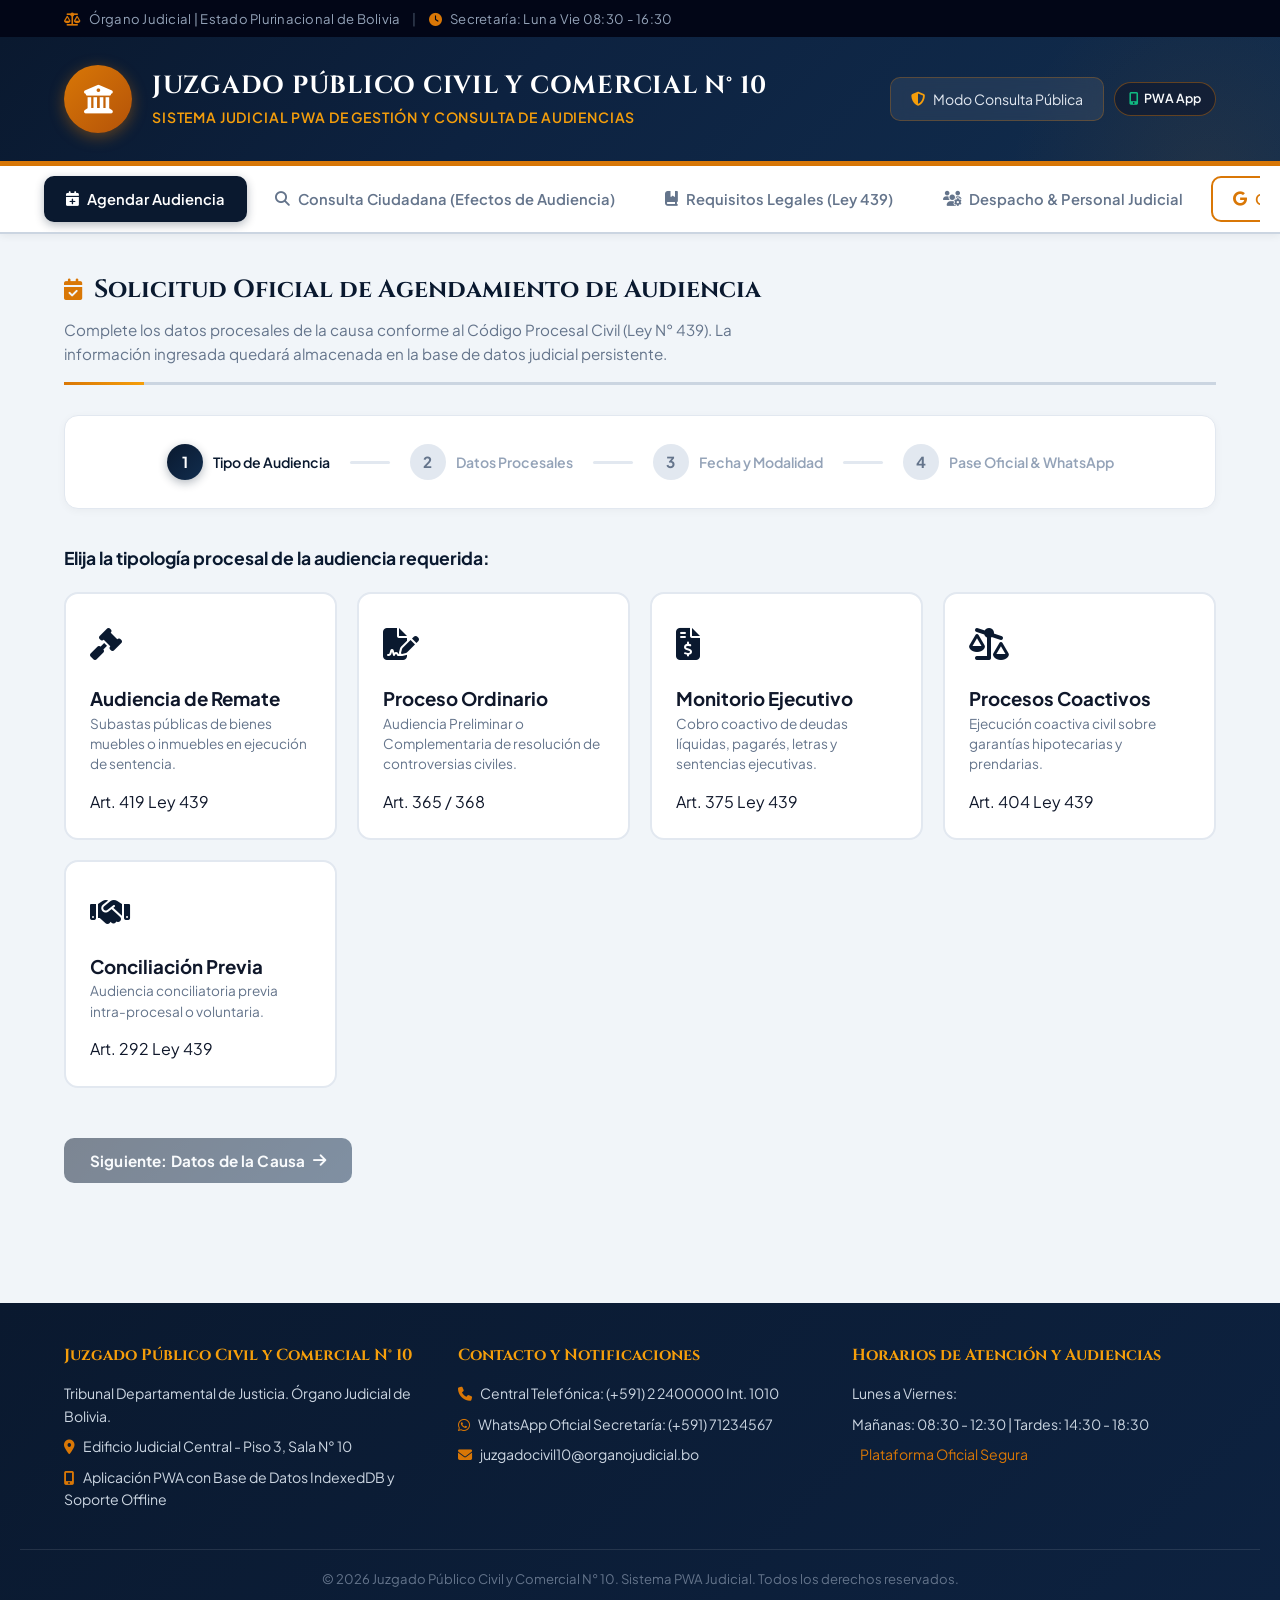
==== commit 0685b691: "feat: transformar en PWA, consulta ciudadana para efectos de audiencia, 4 roles judiciales y base de" ====
--- a/index.html
+++ b/index.html
@@ -3,23 +3,43 @@
 <head>
     <meta charset="UTF-8">
     <meta name="viewport" content="width=device-width, initial-scale=1.0">
-    <title>Juzgado Público Civil y Comercial N° 10 | Agendamiento de Audiencias</title>
-    <meta name="description" content="Plataforma oficial para la reserva, agendamiento y consulta de audiencias del Juzgado Público Civil y Comercial N° 10 (Remates, Procesos Ordinarios, Monitorio Ejecutivo, Coactivos y Conciliaciones).">
-    
+    <title>Juzgado Público Civil y Comercial N° 10 | Sistema PWA de Audiencias</title>
+    <meta name="description" content="Plataforma oficial PWA para la reserva, agendamiento, consulta ciudadana y gestión judicial de audiencias del Juzgado Público Civil y Comercial N° 10.">
+    <meta name="theme-color" content="#0B192C">
+    <meta name="apple-mobile-web-app-capable" content="yes">
+    <meta name="apple-mobile-web-app-status-bar-style" content="black-translucent">
+    <meta name="apple-mobile-web-app-title" content="JCC10 Audiencias">
+
+    <!-- PWA Manifest & Icons -->
+    <link rel="manifest" href="manifest.json">
+    <link rel="icon" type="image/png" href="icons/favicon.png">
+    <link rel="apple-touch-icon" href="icons/icon-192.png">
+
     <!-- Google Fonts & Font Awesome Icons -->
     <link rel="preconnect" href="https://fonts.googleapis.com">
     <link rel="preconnect" href="https://fonts.gstatic.com" crossorigin>
-    <link href="https://fonts.googleapis.com/css2?family=Cinzel:wght@500;700;900&family=Plus+Jakarta+Sans:wght@300;400;500;600;700&display=swap" rel="stylesheet">
+    <link href="https://fonts.googleapis.com/css2?family=Cinzel:wght@500;700;900&family=Plus+Jakarta+Sans:wght@300;400;500;600;700;800&display=swap" rel="stylesheet">
     <link rel="stylesheet" href="https://cdnjs.cloudflare.com/ajax/libs/font-awesome/6.4.0/css/all.min.css">
     
     <link rel="stylesheet" href="styles.css">
 </head>
 <body>
-    <!-- Top Bar Status -->
+    <!-- Top Bar Status & PWA Install Bar -->
     <div class="top-bar">
         <div class="container top-bar-content">
-            <div><i class="fa-solid fa-scale-balanced"></i> Órgano Judicial | Estado Plurinacional de Bolivia</div>
-            <div><i class="fa-solid fa-clock"></i> Atención de Secretaría: Lunes a Viernes 08:30 - 16:30</div>
+            <div class="top-bar-left">
+                <span><i class="fa-solid fa-scale-balanced"></i> Órgano Judicial | Estado Plurinacional de Bolivia</span>
+                <span class="top-bar-separator">|</span>
+                <span><i class="fa-solid fa-clock"></i> Secretaría: Lun a Vie 08:30 - 16:30</span>
+            </div>
+            <div class="top-bar-right">
+                <span id="offline-indicator" class="offline-badge hidden">
+                    <i class="fa-solid fa-plane-slash"></i> Modo Offline (BD Local Activa)
+                </span>
+                <button id="btn-pwa-install" class="pwa-install-btn hidden" onclick="triggerPWAInstall()">
+                    <i class="fa-solid fa-download"></i> Instalar App PWA
+                </button>
+            </div>
         </div>
     </div>
 
@@ -32,11 +52,16 @@
                 </div>
                 <div class="brand-text">
                     <h1>JUZGADO PÚBLICO CIVIL Y COMERCIAL N° 10</h1>
-                    <p>SISTEMA OFICIAL DE AGENDAMIENTO, GESTIÓN Y NOTIFICACIONES DE AUDIENCIAS</p>
-                </div>
-            </div>
-            <div class="header-badge" id="admin-status-badge">
-                <i class="fa-solid fa-shield-halved"></i> Portal Oficial de Audiencias
+                    <p>SISTEMA JUDICIAL PWA DE GESTIÓN Y CONSULTA DE AUDIENCIAS</p>
+                </div>
+            </div>
+            <div class="header-badges-group">
+                <div class="header-badge" id="admin-status-badge">
+                    <i class="fa-solid fa-shield-halved"></i> Modo Consulta Pública
+                </div>
+                <div class="pwa-ready-badge" title="PWA instalable y compatible con funcionamiento sin conexión">
+                    <i class="fa-solid fa-mobile-screen-button"></i> PWA App
+                </div>
             </div>
         </div>
     </header>
@@ -44,30 +69,32 @@
     <!-- Navigation Tabs -->
     <nav class="main-nav">
         <div class="container nav-container">
-            <button class="nav-btn active" onclick="switchTab('agendamiento')">
+            <button class="nav-btn active" id="nav-btn-agendamiento" onclick="switchTab('agendamiento')">
                 <i class="fa-solid fa-calendar-plus"></i> Agendar Audiencia
             </button>
-            <button class="nav-btn" onclick="switchTab('consulta')">
-                <i class="fa-solid fa-magnifying-glass"></i> Consultar Agenda / NUREJ
+            <button class="nav-btn" id="nav-btn-consulta" onclick="switchTab('consulta')">
+                <i class="fa-solid fa-magnifying-glass"></i> Consulta Ciudadana (Efectos de Audiencia)
             </button>
-            <button class="nav-btn" onclick="switchTab('requisitos')">
-                <i class="fa-solid fa-book-bookmark"></i> Tipos & Requisitos
+            <button class="nav-btn" id="nav-btn-requisitos" onclick="switchTab('requisitos')">
+                <i class="fa-solid fa-book-bookmark"></i> Requisitos Legales (Ley 439)
             </button>
-            <button class="nav-btn" onclick="switchTab('secretaria')">
-                <i class="fa-solid fa-user-gear"></i> Secretaría & Administradores
+            <button class="nav-btn" id="nav-btn-secretaria" onclick="switchTab('secretaria')">
+                <i class="fa-solid fa-users-gear"></i> Despacho & Personal Judicial
             </button>
-            <button class="nav-btn highlight-btn" onclick="switchTab('embed-guide')">
-                <i class="fa-brands fa-google"></i> Código para Google Sites
+            <button class="nav-btn highlight-btn" id="nav-btn-embed-guide" onclick="switchTab('embed-guide')">
+                <i class="fa-brands fa-google"></i> Google Sites & PWA
             </button>
         </div>
     </nav>
 
     <main class="container main-content">
-        <!-- SECCIÓN 1: AGENDAMIENTO DE AUDIENCIAS -->
+        <!-- ===================================================================
+             SECCIÓN 1: AGENDAMIENTO DE AUDIENCIAS (Flujo por Pasos)
+             =================================================================== -->
         <section id="tab-agendamiento" class="tab-pane active">
             <div class="section-title-box">
-                <h2><i class="fa-solid fa-calendar-check"></i> Solicitud de Agendamiento de Audiencia</h2>
-                <p>Seleccione el tipo de proceso judicial y complete la información de las partes procesales y abogado patrocinante.</p>
+                <h2><i class="fa-solid fa-calendar-check"></i> Solicitud Oficial de Agendamiento de Audiencia</h2>
+                <p>Complete los datos procesales de la causa conforme al Código Procesal Civil (Ley N° 439). La información ingresada quedará almacenada en la base de datos judicial persistente.</p>
             </div>
 
             <!-- Pasos del Flujo -->
@@ -79,7 +106,7 @@
                 <div class="step-line"></div>
                 <div class="step" id="step-indicator-2">
                     <span class="step-num">2</span>
-                    <span class="step-label">Datos de la Causa</span>
+                    <span class="step-label">Datos Procesales</span>
                 </div>
                 <div class="step-line"></div>
                 <div class="step" id="step-indicator-3">
@@ -89,97 +116,91 @@
                 <div class="step-line"></div>
                 <div class="step" id="step-indicator-4">
                     <span class="step-num">4</span>
-                    <span class="step-label">Confirmación & WhatsApp</span>
+                    <span class="step-label">Pase Oficial & WhatsApp</span>
                 </div>
             </div>
 
             <!-- Paso 1: Selección de Tipo de Audiencia -->
             <div id="step-1" class="step-content">
-                <h3 class="subsection-title">Elija el tipo de audiencia requerida:</h3>
+                <h3 class="subsection-title">Elija la tipología procesal de la audiencia requerida:</h3>
                 <div class="hearing-types-grid">
                     <div class="hearing-card" onclick="selectHearingType('remates', this)">
                         <div class="card-icon"><i class="fa-solid fa-gavel"></i></div>
-                        <h4>Audiencia de Remate</h4>
-                        <p>Subastas judiciales de bienes muebles/inmuebles, apertura de pujas, acreditación de postores y liquidación.</p>
-                        <span class="tag">Proceso de Ejecución</span>
-                    </div>
-
+                        <h3>Audiencia de Remate</h3>
+                        <p>Subastas públicas de bienes muebles o inmuebles en ejecución de sentencia.</p>
+                        <span class="badge">Art. 419 Ley 439</span>
+                    </div>
                     <div class="hearing-card" onclick="selectHearingType('ordinarios', this)">
                         <div class="card-icon"><i class="fa-solid fa-file-signature"></i></div>
-                        <h4>Proceso Ordinario</h4>
-                        <p>Audiencia preliminar (fijación de objeto de prueba, saneamiento) y audiencia complementaria de desahogo de prueba.</p>
-                        <span class="tag">Conocimiento</span>
-                    </div>
-
+                        <h3>Proceso Ordinario</h3>
+                        <p>Audiencia Preliminar o Complementaria de resolución de controversias civiles.</p>
+                        <span class="badge">Art. 365 / 368</span>
+                    </div>
                     <div class="hearing-card" onclick="selectHearingType('monitorio', this)">
                         <div class="card-icon"><i class="fa-solid fa-file-invoice-dollar"></i></div>
-                        <h4>Monitorio Ejecutivo</h4>
-                        <p>Ejecución de títulos valores, documentos públicos/privados, resolución de excepciones y sentencia ejecutiva.</p>
-                        <span class="tag">Especial</span>
-                    </div>
-
+                        <h3>Monitorio Ejecutivo</h3>
+                        <p>Cobro coactivo de deudas líquidas, pagarés, letras y sentencias ejecutivas.</p>
+                        <span class="badge">Art. 375 Ley 439</span>
+                    </div>
                     <div class="hearing-card" onclick="selectHearingType('coactivos', this)">
                         <div class="card-icon"><i class="fa-solid fa-scale-unbalanced-flip"></i></div>
-                        <h4>Proceso Coactivo</h4>
-                        <p>Ejecución de garantías reales, créditos bancarios/financieros y diligencias de remate coactivo.</p>
-                        <span class="tag">Coactivo Civil</span>
-                    </div>
-
+                        <h3>Procesos Coactivos</h3>
+                        <p>Ejecución coactiva civil sobre garantías hipotecarias y prendarias.</p>
+                        <span class="badge">Art. 404 Ley 439</span>
+                    </div>
                     <div class="hearing-card" onclick="selectHearingType('conciliaciones', this)">
                         <div class="card-icon"><i class="fa-solid fa-handshake"></i></div>
-                        <h4>Audiencia de Conciliación</h4>
-                        <p>Diligencias de conciliación previa u intra-procesal promovidas por la Conciliadora/Juez del juzgado.</p>
-                        <span class="tag">Solución Alternativa</span>
-                    </div>
-                </div>
-
-                <div class="actions-footer text-right">
-                    <button class="btn btn-primary" onclick="goToStep(2)" id="btn-to-step-2" disabled>
+                        <h3>Conciliación Previa</h3>
+                        <p>Audiencia conciliatoria previa intra-procesal o voluntaria.</p>
+                        <span class="badge">Art. 292 Ley 439</span>
+                    </div>
+                </div>
+
+                <div class="actions-footer">
+                    <button class="btn btn-primary" onclick="goToStep(2)" id="btn-step-1-next" disabled>
                         Siguiente: Datos de la Causa <i class="fa-solid fa-arrow-right"></i>
                     </button>
                 </div>
             </div>
 
-            <!-- Paso 2: Datos del Expediente y Partes -->
+            <!-- Paso 2: Formulario de Datos Procesales -->
             <div id="step-2" class="step-content hidden">
-                <h3 class="subsection-title">Datos del Expediente y Partes Procesales</h3>
+                <h3 class="subsection-title">Información de la Causa Judicial y Partes Procesales</h3>
                 <form id="form-case-details" onsubmit="event.preventDefault(); goToStep(3);">
                     <div class="form-grid">
                         <div class="form-group">
-                            <label for="nurej"><i class="fa-solid fa-hashtag"></i> NUREJ / N° de Expediente *</label>
-                            <input type="text" id="nurej" placeholder="Ej. 10294820 / EXP-102-2026" required>
-                            <small>Identificador único registrado en el sistema judicial.</small>
-                        </div>
-
+                            <label for="case-nurej"><i class="fa-solid fa-hashtag"></i> NUREJ (Número Único de Causa) *</label>
+                            <input type="text" id="case-nurej" placeholder="Ej. 10245/2026" required>
+                            <small class="hint">NUREJ asignado por el Tribunal Departamental de Justicia.</small>
+                        </div>
                         <div class="form-group">
-                            <label for="demandante"><i class="fa-solid fa-user"></i> Parte Demandante / Solicitante *</label>
-                            <input type="text" id="demandante" placeholder="Nombre completo o Razón Social" required>
-                        </div>
-
+                            <label for="case-expediente"><i class="fa-solid fa-folder-open"></i> N° de Expediente Interno</label>
+                            <input type="text" id="case-expediente" placeholder="Ej. EXP-104/2026">
+                        </div>
                         <div class="form-group">
-                            <label for="demandado"><i class="fa-solid fa-user-minus"></i> Parte Demandada / Requerida *</label>
-                            <input type="text" id="demandado" placeholder="Nombre completo o Razón Social" required>
-                        </div>
-
+                            <label for="case-demandante"><i class="fa-solid fa-user"></i> Parte Demandante / Solicitante *</label>
+                            <input type="text" id="case-demandante" placeholder="Nombre completo o Razón Social" required>
+                        </div>
                         <div class="form-group">
-                            <label for="abogado-nombre"><i class="fa-solid fa-user-tie"></i> Abogado Patrocinante *</label>
-                            <input type="text" id="abogado-nombre" placeholder="Nombre completo del Abogado" required>
-                        </div>
-
+                            <label for="case-demandado"><i class="fa-solid fa-user-tag"></i> Parte Demandada / Requerida *</label>
+                            <input type="text" id="case-demandado" placeholder="Nombre completo o Razón Social" required>
+                        </div>
                         <div class="form-group">
-                            <label for="abogado-mat"><i class="fa-solid fa-id-card"></i> N° Matrícula Profesional (RPA/CAIC) *</label>
-                            <input type="text" id="abogado-mat" placeholder="Ej. MP-84920-CB" required>
-                        </div>
-
+                            <label for="case-abogado"><i class="fa-solid fa-user-tie"></i> Abogado Patrocinante *</label>
+                            <input type="text" id="case-abogado" placeholder="Dr. / Dra. Nombre Completo" required>
+                        </div>
                         <div class="form-group">
-                            <label for="contacto-telefono"><i class="fa-brands fa-whatsapp"></i> WhatsApp / Teléfono para Notificaciones *</label>
-                            <input type="tel" id="contacto-telefono" placeholder="Ej. 71234567" required>
-                            <small>A este número se enviará la confirmación y recordatorio automático por WhatsApp.</small>
-                        </div>
-
-                        <div class="form-group col-span-2">
-                            <label for="contacto-email"><i class="fa-solid fa-envelope"></i> Correo Electrónico *</label>
-                            <input type="email" id="contacto-email" placeholder="abogado@estudiojuridico.com" required>
+                            <label for="case-matricula"><i class="fa-solid fa-id-card"></i> Matrícula RPA / ICBA *</label>
+                            <input type="text" id="case-matricula" placeholder="Ej. ICBA-45129" required>
+                        </div>
+                        <div class="form-group">
+                            <label for="case-telefono"><i class="fa-brands fa-whatsapp"></i> Celular / WhatsApp para Notificaciones *</label>
+                            <input type="tel" id="case-telefono" placeholder="Ej. +591 71234567 o 71234567" required>
+                            <small class="hint">Se utilizará para notificaciones oficiales y recordatorios del Oficial de Diligencias.</small>
+                        </div>
+                        <div class="form-group">
+                            <label for="case-email"><i class="fa-solid fa-envelope"></i> Correo Electrónico Procesal</label>
+                            <input type="email" id="case-email" placeholder="ejemplo@abogados.bo">
                         </div>
                     </div>
 
@@ -206,8 +227,8 @@
                     </div>
                     <div class="mod-card" onclick="selectModalidad('virtual', this)">
                         <i class="fa-solid fa-video"></i>
-                        <h4>Virtual (Zoom / Teams)</h4>
-                        <p>Enlace de conexión enviado automáticamente por WhatsApp y correo</p>
+                        <h4>Virtual (Plataforma Judicial)</h4>
+                        <p>Enlace de conexión provisto oficialmente para audiencia telemática</p>
                     </div>
                 </div>
 
@@ -218,16 +239,16 @@
                     </div>
 
                     <div class="slots-container">
-                        <label><i class="fa-solid fa-clock"></i> Turnos Disponibles en el Juzgado N° 10:</label>
+                        <label><i class="fa-solid fa-clock"></i> Turnos Judiciales Disponibles en Estrados N° 10:</label>
                         <div id="slots-grid" class="slots-grid">
-                            <p class="select-prompt">Seleccione una fecha válida para cargar los turnos judiciales disponibles.</p>
+                            <p class="select-prompt">Seleccione una fecha para cargar los turnos disponibles en la agenda del Juzgado.</p>
                         </div>
                     </div>
                 </div>
 
                 <div class="form-group">
-                    <label for="observaciones"><i class="fa-solid fa-comment-dots"></i> Observaciones o Solicitud Especial (Opcional)</label>
-                    <textarea id="observaciones" rows="3" placeholder="Indique si requiere presencia de peritos, intérprete, o acreditación previa de postores..."></textarea>
+                    <label for="observaciones"><i class="fa-solid fa-comment-dots"></i> Observaciones Especiales (Peritos, Intérpretes o Postores)</label>
+                    <textarea id="observaciones" rows="3" placeholder="Indique si requiere presencia de peritos, intérprete originario o acreditación previa de garantías..."></textarea>
                 </div>
 
                 <div class="actions-footer">
@@ -235,30 +256,29 @@
                         <i class="fa-solid fa-arrow-left"></i> Atrás
                     </button>
                     <button type="button" class="btn btn-primary" onclick="processBooking()" id="btn-finish-booking" disabled>
-                         Confirmar y Notificar <i class="fa-solid fa-check-circle"></i>
-                    </button>
-                </div>
-            </div>
-
-            <!-- Paso 4: Pase / Ticket Generado + WhatsApp -->
+                        Confirmar y Guardar en BD Judicial <i class="fa-solid fa-check-circle"></i>
+                    </button>
+                </div>
+            </div>
+
+            <!-- Paso 4: Comprobante Oficial & WhatsApp -->
             <div id="step-4" class="step-content hidden">
                 <div class="success-banner">
                     <i class="fa-solid fa-circle-check"></i>
-                    <h3>¡AUDIENCIA REGISTRADA EXITOSAMENTE!</h3>
-                    <p>Se ha generado el Comprobante Oficial y se ha preparado la notificación por WhatsApp.</p>
-                </div>
-
-                <!-- Ticket Imprimible -->
+                    <h3>¡AUDIENCIA REGISTRADA EXITOSAMENTE EN LA BASE DE DATOS!</h3>
+                    <p>Se ha generado el Comprobante Oficial de Audiencia y la causa ha sido remitida al Oficial de Diligencias para el control de notificaciones.</p>
+                </div>
+
                 <div class="ticket-card" id="printable-ticket">
                     <div class="ticket-header">
                         <div class="ticket-brand">
                             <i class="fa-solid fa-scale-balanced"></i>
                             <div>
                                 <h4>JUZGADO PÚBLICO CIVIL Y COMERCIAL N° 10</h4>
-                                <small>ESTADO PLURINACIONAL - ÓRGANO JUDICIAL</small>
-                            </div>
-                        </div>
-                        <div class="ticket-code" id="ticket-id">AUD-2026-10948</div>
+                                <small>ESTADO PLURINACIONAL DE BOLIVIA - ÓRGANO JUDICIAL</small>
+                            </div>
+                        </div>
+                        <div class="ticket-code" id="ticket-id">AUD-2026-10245</div>
                     </div>
 
                     <div class="ticket-body">
@@ -320,15 +340,16 @@
                         </div>
 
                         <div class="ticket-footer-info">
-                            <div class="qr-placeholder">
+                            <div class="qr-placeholder" id="ticket-qr-box">
                                 <i class="fa-solid fa-qrcode"></i>
-                                <small>VERIFICACIÓN QR</small>
+                                <small>PASE DIGITAL QR</small>
                             </div>
                             <div class="ticket-notes">
-                                <p><strong>Instrucciones Importantes:</strong></p>
+                                <p><strong>Instrucciones para la Audiencia:</strong></p>
                                 <ul>
-                                    <li>Presentar este comprobante junto a su C.I. y Matrícula Profesional 15 minutos antes.</li>
-                                    <li>Recibirás un recordatorio automático por WhatsApp 24 horas antes de tu audiencia.</li>
+                                    <li>Presentar este comprobante junto a su Cédula de Identidad 15 minutos antes.</li>
+                                    <li>El Oficial de Diligencias verificará la citación procesal oportuna de ambas partes.</li>
+                                    <li>Los efectos procesales pueden consultarse en cualquier momento con su NUREJ.</li>
                                 </ul>
                             </div>
                         </div>
@@ -337,7 +358,7 @@
 
                 <div class="actions-footer center-btns">
                     <button class="btn btn-whatsapp" id="btn-send-whatsapp" onclick="sendWhatsAppConfirmation()">
-                        <i class="fa-brands fa-whatsapp"></i> Enviar Confirmación por WhatsApp
+                        <i class="fa-brands fa-whatsapp"></i> Enviar Notificación WhatsApp
                     </button>
                     <button class="btn btn-gold" onclick="window.print()">
                         <i class="fa-solid fa-print"></i> Imprimir / Guardar PDF
@@ -349,36 +370,56 @@
             </div>
         </section>
 
-        <!-- SECCIÓN 2: CONSULTA DE AGENDA -->
+        <!-- ===================================================================
+             SECCIÓN 2: CONSULTA CIUDADANA (EXCLUSIVA PARA EFECTOS DE AUDIENCIA)
+             =================================================================== -->
         <section id="tab-consulta" class="tab-pane hidden">
             <div class="section-title-box">
-                <h2><i class="fa-solid fa-magnifying-glass"></i> Consulta Pública de Audiencias Programadas</h2>
-                <p>Verifique el estado, día, hora y enlace de su audiencia registrada en el Juzgado N° 10.</p>
-            </div>
-
-            <div class="search-box">
-                <div class="search-input-group">
-                    <i class="fa-solid fa-hashtag search-icon"></i>
-                    <input type="text" id="search-query" placeholder="Ingrese NUREJ, N° de Expediente o Nombre de Parte Procesal...">
-                    <button class="btn btn-primary" onclick="searchHearings()">
-                        <i class="fa-solid fa-search"></i> Buscar Audiencia
-                    </button>
-                </div>
-            </div>
-
-            <div class="results-box">
-                <h3 class="subsection-title">Audiencias Encontradas:</h3>
+                <h2><i class="fa-solid fa-scale-balanced"></i> Consulta Ciudadana de Audiencias Judiciales</h2>
+                <p>Módulo de acceso público para partes procesales y abogados patrocinantes. Ingrese su <strong>NUREJ</strong> para revisar exclusivamente los <strong>efectos procesales, fecha, sala/enlace telemático y estado de citación</strong> de su audiencia.</p>
+            </div>
+
+            <!-- Barra de Búsqueda Rápida de Causas -->
+            <div class="citizen-search-card">
+                <div class="citizen-search-inner">
+                    <div class="search-input-group">
+                        <i class="fa-solid fa-magnifying-glass search-icon"></i>
+                        <input type="text" id="search-query" placeholder="Ingrese NUREJ (ej. 10245/2026), Expediente o Nombre de la Parte...">
+                        <button class="btn btn-primary" onclick="searchHearingsCitizen()">
+                            <i class="fa-solid fa-search"></i> Consultar Mi Audiencia
+                        </button>
+                    </div>
+                    <div class="quick-nurej-chips">
+                        <span class="chip-label"><i class="fa-solid fa-bolt"></i> Consultas Rápidas de Ejemplo:</span>
+                        <button class="chip-btn" onclick="quickSearchNurej('10245/2026')">NUREJ 10245/2026 (Remate)</button>
+                        <button class="chip-btn" onclick="quickSearchNurej('20984/2026')">NUREJ 20984/2026 (Ordinario)</button>
+                        <button class="chip-btn" onclick="quickSearchNurej('30412/2026')">NUREJ 30412/2026 (Monitorio)</button>
+                        <button class="chip-btn" onclick="quickSearchNurej('10850/2026')">NUREJ 10850/2026 (Conciliación)</button>
+                    </div>
+                </div>
+            </div>
+
+            <!-- Ficha Detallada: Efectos Procesales de Audiencia -->
+            <div id="citizen-hearing-details" class="citizen-details-container">
+                <!-- Se poblará dinámicamente -->
+            </div>
+
+            <!-- Listado alternativo cuando hay múltiples resultados -->
+            <div class="results-box" id="citizen-results-box">
+                <h3 class="subsection-title"><i class="fa-solid fa-list-check"></i> Audiencias Encontradas en la Base de Datos:</h3>
                 <div id="results-list" class="hearings-list">
                     <!-- Dinámico -->
                 </div>
             </div>
         </section>
 
-        <!-- SECCIÓN 3: TIPOS Y REQUISITOS DE AUDIENCIAS -->
+        <!-- ===================================================================
+             SECCIÓN 3: REQUISITOS Y PROTOCOLOS LEGALES (Ley 439)
+             =================================================================== -->
         <section id="tab-requisitos" class="tab-pane hidden">
             <div class="section-title-box">
                 <h2><i class="fa-solid fa-book-bookmark"></i> Protocolos y Requisitos por Tipo de Audiencia</h2>
-                <p>Consulte las condiciones obligatorias dictadas por la Ley N° 439 (Código Procesal Civil) para cada procedimiento.</p>
+                <p>Consulte las condiciones obligatorias dictadas por la Ley N° 439 (Código Procesal Civil) y acuerdos de sala plena para cada procedimiento.</p>
             </div>
 
             <div class="requirements-accordion">
@@ -387,16 +428,17 @@
                     <div class="req-header" onclick="toggleAccordion(this)">
                         <div class="req-title">
                             <i class="fa-solid fa-gavel text-gold"></i>
-                            <h3>1. Audiencia de Remate y Subasta Judicial</h3>
+                            <h3>1. Audiencia de Remate y Subasta Judicial (Art. 419 Ley 439)</h3>
                         </div>
                         <i class="fa-solid fa-chevron-down arrow"></i>
                     </div>
                     <div class="req-body">
-                        <h4>Requisitos e Instrucciones para Postores y Partes:</h4>
+                        <h4>Requisitos e Instrucciones Obligatorias para Postores y Partes:</h4>
                         <ul>
-                            <li><i class="fa-solid fa-check"></i> Depósito de Garantía (Empozo del 20% de la base del remate) mediante Certificado de Depósito Judicial en el Banco Unión.</li>
-                            <li><i class="fa-solid fa-check"></i> Cédula de Identidad original del postor o Poder Notariado con facultad expresa de representación.</li>
-                            <li><i class="fa-solid fa-check"></i> Presentación del aviso de remate publicado en prensa nacional conforme al Art. 419 de la Ley 439.</li>
+                            <li><i class="fa-solid fa-check"></i> <strong>Empozo de Garantía:</strong> Depósito del 20% de la base del remate en el Banco Unión mediante Certificado de Depósito Judicial a la orden del Juzgado N° 10.</li>
+                            <li><i class="fa-solid fa-check"></i> <strong>Identificación:</strong> Cédula de Identidad original del postor o Poder Notariado con facultad especial de postura y adjudicación.</li>
+                            <li><i class="fa-solid fa-check"></i> <strong>Publicación de Prensa:</strong> Presentación del ejemplar original del aviso de remate publicado en prensa de circulación nacional.</li>
+                            <li><i class="fa-solid fa-check"></i> <strong>Horario:</strong> Presentarse con 20 minutos de anticipación para el registro ante el martillero judicial o secretario de sala.</li>
                         </ul>
                     </div>
                 </div>
@@ -406,15 +448,16 @@
                     <div class="req-header" onclick="toggleAccordion(this)">
                         <div class="req-title">
                             <i class="fa-solid fa-file-signature text-gold"></i>
-                            <h3>2. Proceso Ordinario (Preliminar y Complementaria)</h3>
+                            <h3>2. Proceso Ordinario (Preliminar y Complementaria - Arts. 365 y 368)</h3>
                         </div>
                         <i class="fa-solid fa-chevron-down arrow"></i>
                     </div>
                     <div class="req-body">
-                        <h4>Fases obligatorias y requerimientos:</h4>
+                        <h4>Fases y Efectos Procesales Obligatorios:</h4>
                         <ul>
-                            <li><i class="fa-solid fa-check"></i> <strong>Audiencia Preliminar (Art. 365):</strong> Ratificación de demanda, tentativa de conciliación intra-procesal y fijación de objeto de prueba.</li>
-                            <li><i class="fa-solid fa-check"></i> <strong>Audiencia Complementaria (Art. 368):</strong> Desahogo de pruebas admitidas y alegatos.</li>
+                            <li><i class="fa-solid fa-check"></i> <strong>Audiencia Preliminar (Art. 365):</strong> Ratificación de la demanda, resolución de excepciones previas, tentativa de conciliación intra-procesal y fijación del objeto del proceso y admisión de prueba.</li>
+                            <li><i class="fa-solid fa-check"></i> <strong>Audiencia Complementaria (Art. 368):</strong> Recepción de pruebas testificales, periciales, inspección judicial y alegatos orales de los abogados.</li>
+                            <li><i class="fa-solid fa-check"></i> <strong>Comparecencia Personal:</strong> Las partes deben concurrir personalmente; de no hacerlo, se aplicarán las consecuencias del Art. 365 numeral II (desistimiento o rebeldía).</li>
                         </ul>
                     </div>
                 </div>
@@ -424,13 +467,15 @@
                     <div class="req-header" onclick="toggleAccordion(this)">
                         <div class="req-title">
                             <i class="fa-solid fa-file-invoice-dollar text-gold"></i>
-                            <h3>3. Proceso Monitorio Ejecutivo</h3>
+                            <h3>3. Proceso Monitorio Ejecutivo (Art. 375 Ley 439)</h3>
                         </div>
                         <i class="fa-solid fa-chevron-down arrow"></i>
                     </div>
                     <div class="req-body">
                         <ul>
-                            <li><i class="fa-solid fa-check"></i> Presentación del Título Ejecutivo original (Pagaré, Letra de Cambio, Escritura Pública de Préstamo con fuerza ejecutiva).</li>
+                            <li><i class="fa-solid fa-check"></i> <strong>Título Ejecutivo:</strong> Pagaré, Letra de Cambio o Instrumento Público que reúna liquidez, plazo vencido y exigibilidad.</li>
+                            <li><i class="fa-solid fa-check"></i> <strong>Citación con Sentencia Inicial:</strong> Verificación estricta de la citación personal del ejecutado por el Oficial de Diligencias.</li>
+                            <li><i class="fa-solid fa-check"></i> <strong>Excepciones:</strong> En caso de excepciones opuestas en plazo legal, la audiencia se fijará para desahogo probatorio de las mismas.</li>
                         </ul>
                     </div>
                 </div>
@@ -440,13 +485,14 @@
                     <div class="req-header" onclick="toggleAccordion(this)">
                         <div class="req-title">
                             <i class="fa-solid fa-scale-unbalanced-flip text-gold"></i>
-                            <h3>4. Procesos Coactivos Civiles</h3>
+                            <h3>4. Procesos Coactivos Civiles (Art. 404 Ley 439)</h3>
                         </div>
                         <i class="fa-solid fa-chevron-down arrow"></i>
                     </div>
                     <div class="req-body">
                         <ul>
-                            <li><i class="fa-solid fa-check"></i> Título Coactivo con garantía hipotecaria o prendaria inscrita en Derechos Reales.</li>
+                            <li><i class="fa-solid fa-check"></i> <strong>Garantía Real:</strong> Título coactivo que contenga garantía hipotecaria o prendaria registrada en Derechos Reales.</li>
+                            <li><i class="fa-solid fa-check"></i> <strong>Mandamiento de Embargo:</strong> Ejecución inmediata y remate en sede judicial sin dilaciones.</li>
                         </ul>
                     </div>
                 </div>
@@ -456,34 +502,42 @@
                     <div class="req-header" onclick="toggleAccordion(this)">
                         <div class="req-title">
                             <i class="fa-solid fa-handshake text-gold"></i>
-                            <h3>5. Audiencias de Conciliación Previa</h3>
+                            <h3>5. Audiencias de Conciliación Previa (Art. 292 Ley 439)</h3>
                         </div>
                         <i class="fa-solid fa-chevron-down arrow"></i>
                     </div>
                     <div class="req-body">
                         <ul>
-                            <li><i class="fa-solid fa-check"></i> Carácter voluntario y confidencial en el marco de la cultura de paz.</li>
+                            <li><i class="fa-solid fa-check"></i> <strong>Voluntariedad y Confidencialidad:</strong> Lo manifestado no constituye prejuzgamiento ni prueba en juicio.</li>
+                            <li><i class="fa-solid fa-check"></i> <strong>Fuerza de Sentencia:</strong> El acta de acuerdo conciliatorio total o parcial tiene la calidad de cosa juzgada formal y material.</li>
                         </ul>
                     </div>
                 </div>
             </div>
         </section>
 
-        <!-- SECCIÓN 4: SECRETARÍA JUDICIAL Y GESTIÓN DE ADMINISTRADORES -->
+        <!-- ===================================================================
+             SECCIÓN 4: DESPACHO JUDICIAL Y ADMINISTRACIÓN CON 4 ROLES
+             (Juez, Secretario, Auxiliar, Oficial de Diligencias)
+             =================================================================== -->
         <section id="tab-secretaria" class="tab-pane hidden">
             <div class="section-title-box">
-                <h2><i class="fa-solid fa-user-gear"></i> Panel de Control - Secretaría & Gestión de Administradores</h2>
-                <p>Gestión interna de causas, notificaciones masivas por WhatsApp y administración de personal judicial.</p>
-            </div>
-
-            <!-- Botones de Acción de Administración -->
-            <div class="admin-header-actions">
-                <div>
-                    <span id="current-user-info" class="text-gold font-bold">Sesión no iniciada (Modo Consulta)</span>
-                </div>
-                <div>
+                <h2><i class="fa-solid fa-users-gear"></i> Despacho Judicial & Administración del Juzgado N° 10</h2>
+                <p>Sistema multi-rol para la gestión integral de audiencias, control de notificaciones y administración de la base de datos judicial.</p>
+            </div>
+
+            <!-- Barra de Sesión de Funcionario y Acceso Rápido por Rol -->
+            <div class="admin-control-bar">
+                <div class="admin-user-badge-box">
+                    <div class="user-role-indicator">
+                        <span class="role-pill" id="current-role-pill">PÚBLICO</span>
+                        <span id="current-user-info" class="user-name-text">Modo Consulta (Sesión no iniciada)</span>
+                    </div>
+                </div>
+
+                <div class="admin-actions-btns">
                     <button class="btn btn-sm btn-gold" onclick="openLoginModal()" id="btn-login-modal">
-                        <i class="fa-solid fa-key"></i> Iniciar Sesión de Administrador
+                        <i class="fa-solid fa-key"></i> Iniciar Sesión de Funcionario
                     </button>
                     <button class="btn btn-sm btn-secondary hidden" onclick="logoutAdmin()" id="btn-logout-admin">
                         <i class="fa-solid fa-right-from-bracket"></i> Cerrar Sesión
@@ -491,127 +545,289 @@
                 </div>
             </div>
 
-            <!-- Estadísticas -->
+            <!-- Accesos Rápidos para Demostración / Cambio de Rol Inmediato -->
+            <div class="demo-roles-bar">
+                <span class="demo-label"><i class="fa-solid fa-fingerprint"></i> Selector de Roles Judiciales:</span>
+                <button class="role-quick-btn role-btn-juez" onclick="quickLoginRole('juez10')">
+                    <i class="fa-solid fa-gavel"></i> Juez Titular
+                </button>
+                <button class="role-quick-btn role-btn-sec" onclick="quickLoginRole('secretaria10')">
+                    <i class="fa-solid fa-pen-nib"></i> Secretario de Cámara
+                </button>
+                <button class="role-quick-btn role-btn-aux" onclick="quickLoginRole('auxiliar10')">
+                    <i class="fa-solid fa-user-gear"></i> Auxiliar Judicial
+                </button>
+                <button class="role-quick-btn role-btn-ofic" onclick="quickLoginRole('diligencias10')">
+                    <i class="fa-solid fa-envelope-circle-check"></i> Oficial de Diligencias
+                </button>
+            </div>
+
+            <!-- Estadísticas Judiciales en Tiempo Real -->
             <div class="admin-stats-grid">
                 <div class="stat-card">
-                    <i class="fa-solid fa-calendar-day icon-blue"></i>
+                    <i class="fa-solid fa-scale-balanced icon-blue"></i>
+                    <div>
+                        <h3 id="stat-total">0</h3>
+                        <span>Total Causas Registradas</span>
+                    </div>
+                </div>
+                <div class="stat-card">
+                    <i class="fa-solid fa-calendar-day icon-gold"></i>
                     <div>
                         <h3 id="stat-hoy">0</h3>
                         <span>Audiencias Hoy</span>
                     </div>
                 </div>
                 <div class="stat-card">
-                    <i class="fa-solid fa-clock icon-gold"></i>
+                    <i class="fa-solid fa-envelope-open-text icon-purple"></i>
                     <div>
-                        <h3 id="stat-pendientes">0</h3>
-                        <span>Pendientes</span>
+                        <h3 id="stat-pendientes-notif">0</h3>
+                        <span>Pendientes de Citación</span>
                     </div>
                 </div>
                 <div class="stat-card">
                     <i class="fa-brands fa-whatsapp icon-green"></i>
                     <div>
                         <h3 id="stat-notificadas">0</h3>
-                        <span>Notificadas por WhatsApp</span>
-                    </div>
-                </div>
-            </div>
-
-            <!-- Tabla de Causas -->
-            <div class="admin-table-container">
-                <div class="table-header" style="display:flex; justify-content:space-between; padding:20px; align-items:center;">
-                    <h3>Agenda de Causas Judiciales</h3>
-                    <button class="btn btn-sm btn-secondary" onclick="renderAdminTable()">
-                        <i class="fa-solid fa-rotate"></i> Actualizar Agenda
-                    </button>
-                </div>
-                <table class="admin-table">
-                    <thead>
-                        <tr>
-                            <th>NUREJ / Exp.</th>
-                            <th>Tipo de Audiencia</th>
-                            <th>Partes Processales</th>
-                            <th>Fecha y Hora</th>
-                            <th>Contacto WhatsApp</th>
-                            <th>Estado</th>
-                            <th>Acciones & Recordatorios</th>
-                        </tr>
-                    </thead>
-                    <tbody id="admin-table-body">
-                        <!-- Carga dinámica por JS -->
-                    </tbody>
-                </table>
-            </div>
-
-            <!-- MÓDULO DE GESTIÓN DE USUARIOS ADMINISTRADORES -->
-            <div class="admin-management-box" style="margin-top:40px; background:#FFFFFF; padding:30px; border-radius:16px; border:1px solid #CBD5E1;">
-                <div style="display:flex; justify-content:space-between; align-items:center; margin-bottom:20px;">
-                    <h3><i class="fa-solid fa-users-gear"></i> Personal Administrador Autorizado (Juez, Secretarios, Auxiliares)</h3>
+                        <span>Notificadas WhatsApp</span>
+                    </div>
+                </div>
+            </div>
+
+            <!-- Herramientas de Base de Datos IndexedDB -->
+            <div class="db-management-bar">
+                <div class="db-info">
+                    <i class="fa-solid fa-database text-gold"></i>
+                    <span><strong>Motor de Base de Datos:</strong> IndexedDB (Persistente & Offline)</span>
+                </div>
+                <div class="db-actions">
+                    <button class="btn btn-sm btn-outline" onclick="exportDatabase()" title="Descargar respaldo oficial JSON">
+                        <i class="fa-solid fa-download"></i> Respaldar BD (JSON)
+                    </button>
+                    <label class="btn btn-sm btn-outline file-input-label" title="Restaurar base de datos desde respaldo JSON">
+                        <i class="fa-solid fa-upload"></i> Restaurar BD
+                        <input type="file" id="input-restore-db" accept=".json" onchange="importDatabase(event)" style="display:none;">
+                    </label>
+                    <button class="btn btn-sm btn-outline text-danger" onclick="resetDatabaseSeeds()" title="Restablecer datos semilla oficiales">
+                        <i class="fa-solid fa-rotate-left"></i> Reiniciar Datos
+                    </button>
+                </div>
+            </div>
+
+            <!-- ===============================================================
+                 PANEL DINÁMICO SEGÚN EL ROL ACTIVO
+                 =============================================================== -->
+            <div id="role-workspace-container" class="role-workspace">
+                <!-- Se actualiza dinámicamente con renderRoleWorkspace() -->
+            </div>
+
+            <!-- Módulo de Personal del Juzgado (Visible principalmente para Juez y Secretario) -->
+            <div class="admin-management-box" id="box-admin-personnel">
+                <div class="box-header-flex">
+                    <div>
+                        <h3><i class="fa-solid fa-users"></i> Personal Judicial del Juzgado N° 10</h3>
+                        <p>Nómina de funcionarios con acceso y roles asignados en el sistema.</p>
+                    </div>
                     <button class="btn btn-sm btn-primary" onclick="openAddAdminModal()" id="btn-add-admin" disabled>
-                        <i class="fa-solid fa-user-plus"></i> Agregar Nuevo Administrador
+                        <i class="fa-solid fa-user-plus"></i> Registrar Nuevo Funcionario
                     </button>
                 </div>
                 <div id="admin-users-list" class="admin-users-grid">
                     <!-- Carga dinámica -->
                 </div>
             </div>
+
+            <!-- Registro de Auditoría y Trazabilidad -->
+            <div class="audit-logs-box" id="box-audit-logs" style="margin-top: 30px;">
+                <div class="box-header-flex">
+                    <div>
+                        <h3><i class="fa-solid fa-clipboard-list"></i> Libro de Trazabilidad & Auditoría Judicial</h3>
+                        <p>Historial de actuaciones, resoluciones dictadas y diligencias notificadas.</p>
+                    </div>
+                    <button class="btn btn-sm btn-secondary" onclick="renderAuditLogs()">
+                        <i class="fa-solid fa-rotate"></i> Actualizar Auditoría
+                    </button>
+                </div>
+                <div class="audit-logs-list" id="audit-logs-container">
+                    <!-- Carga dinámica -->
+                </div>
+            </div>
         </section>
 
-        <!-- SECCIÓN 5: GUÍA DE EMBEBIDO DE GOOGLE SITES -->
+        <!-- ===================================================================
+             SECCIÓN 5: GUÍA DE EMBEBIDO & PWA
+             =================================================================== -->
         <section id="tab-embed-guide" class="tab-pane hidden">
             <div class="section-title-box">
-                <h2><i class="fa-brands fa-google"></i> Integración del Portal en Google Sites</h2>
-                <p>Pasos para incrustar esta versión maximizada con WhatsApp y Administradores en Google Sites.</p>
+                <h2><i class="fa-brands fa-google"></i> Integración en Google Sites & Configuración PWA</h2>
+                <p>Instrucciones técnicas para incrustar el portal en Google Sites o instalarlo como aplicación independiente PWA en computadoras del juzgado y teléfonos móviles.</p>
             </div>
 
             <div class="embed-instructions-card">
-                <h3><i class="fa-solid fa-cubes"></i> Instrucciones para Google Sites (`sites.google.com`)</h3>
+                <div class="pwa-features-banner">
+                    <div class="pwa-feat-item">
+                        <i class="fa-solid fa-wifi"></i>
+                        <h4>Funciona Offline</h4>
+                        <p>Service Worker activo para consultar audiencias y datos incluso sin acceso a internet.</p>
+                    </div>
+                    <div class="pwa-feat-item">
+                        <i class="fa-solid fa-database"></i>
+                        <h4>Base de Datos Local</h4>
+                        <p>IndexedDB almacena causas, actas, funcionarios y trazabilidad en el navegador.</p>
+                    </div>
+                    <div class="pwa-feat-item">
+                        <i class="fa-solid fa-mobile-screen"></i>
+                        <h4>Instalable como App</h4>
+                        <p>Compatible con Windows, macOS, Android e iOS con acceso directo en pantalla de inicio.</p>
+                    </div>
+                </div>
+
+                <h3><i class="fa-solid fa-cubes"></i> Pasos para Google Sites (`sites.google.com`):</h3>
                 <ol class="steps-list">
-                    <li>Abra su sitio en <a href="https://sites.google.com" target="_blank" rel="noopener">sites.google.com</a>.</li>
-                    <li>En la página elegida, vaya a <strong>Insertar > Incorporar > Código HTML</strong>.</li>
-                    <li>Copie y pegue el código completo disponible a continuación.</li>
-                    <li><strong>IMPORTANTE PARA TAMAÑO AMPLIO:</strong> Ajuste el recuadro del widget arrastrando los bordes hacia los extremos de la pantalla y fije un alto mínimo de <strong>1000px</strong>.</li>
+                    <li>Abra su sitio en Google Sites en modo de edición.</li>
+                    <li>En el panel lateral derecho, seleccione <strong>Insertar > Incorporar > Código HTML</strong>.</li>
+                    <li>Copie el código que se muestra en el recuadro inferior y péguelo.</li>
+                    <li><strong>Ajuste de dimensiones:</strong> Estire el bloque al ancho total de la página y establezca una altura mínima de <strong>1100px</strong> para que no aparezca barra de desplazamiento interna.</li>
                 </ol>
 
                 <div class="code-box-header">
-                    <span><i class="fa-solid fa-code"></i> Código Autocontenido Completo</span>
+                    <span><i class="fa-solid fa-code"></i> Código Iframe para Google Sites</span>
                     <button class="btn btn-sm btn-gold" onclick="copyEmbedCode()">
                         <i class="fa-solid fa-copy"></i> Copiar Código Completo
                     </button>
                 </div>
-                <textarea id="embed-code-textarea" readonly rows="12"></textarea>
+                <textarea id="embed-code-textarea" readonly rows="10"></textarea>
             </div>
         </section>
     </main>
 
-    <!-- MODAL DE INICIO DE SESIÓN DE ADMINISTRADOR -->
+    <!-- ===================================================================
+         MODALES DEL SISTEMA
+         =================================================================== -->
+    <!-- Modal 1: Inicio de Sesión de Funcionario -->
     <div id="modal-login" class="modal-overlay hidden">
         <div class="modal-card">
             <div class="modal-header">
-                <h3><i class="fa-solid fa-lock"></i> Acceso a Secretaría Judicial</h3>
-                <button style="background:none; border:none; font-size:1.5rem; cursor:pointer;" onclick="closeLoginModal()">&times;</button>
+                <h3><i class="fa-solid fa-lock"></i> Acceso al Despacho Judicial</h3>
+                <button class="modal-close-btn" onclick="closeLoginModal()">&times;</button>
             </div>
             <form onsubmit="event.preventDefault(); processLogin();">
                 <div class="form-group" style="margin-bottom:15px;">
-                    <label for="login-user">Usuario / Cargo:</label>
-                    <input type="text" id="login-user" placeholder="Ej. juez10 / secretario10" required>
+                    <label for="login-user"><i class="fa-solid fa-user"></i> Usuario o Matrícula Judicial:</label>
+                    <input type="text" id="login-user" placeholder="Ej. juez10, secretaria10, auxiliar10, diligencias10" required>
                 </div>
                 <div class="form-group" style="margin-bottom:20px;">
-                    <label for="login-pass">Contraseña / PIN Oficial:</label>
+                    <label for="login-pass"><i class="fa-solid fa-key"></i> Contraseña / PIN Oficial:</label>
                     <input type="password" id="login-pass" placeholder="••••••••" required>
                 </div>
-                <div class="text-right">
+
+                <div class="login-role-shortcuts">
+                    <small style="display:block; margin-bottom:8px; color:#64748B;">Acceso rápido por cargo:</small>
+                    <div style="display:flex; gap:6px; flex-wrap:wrap;">
+                        <button type="button" class="btn btn-xs btn-outline" onclick="fillLoginForm('juez10', 'admin123')">Juez</button>
+                        <button type="button" class="btn btn-xs btn-outline" onclick="fillLoginForm('secretaria10', 'sec123')">Secretario</button>
+                        <button type="button" class="btn btn-xs btn-outline" onclick="fillLoginForm('auxiliar10', 'aux123')">Auxiliar</button>
+                        <button type="button" class="btn btn-xs btn-outline" onclick="fillLoginForm('diligencias10', 'dilig123')">Oficial Diligencias</button>
+                    </div>
+                </div>
+
+                <div class="text-right" style="margin-top:20px;">
                     <button type="submit" class="btn btn-primary">Ingresar al Sistema</button>
                 </div>
             </form>
         </div>
     </div>
 
-    <!-- MODAL DE AGREGAR ADMINISTRADOR -->
+    <!-- Modal 2: Registrar Diligencia / Citación (Oficial de Diligencias) -->
+    <div id="modal-diligencia" class="modal-overlay hidden">
+        <div class="modal-card">
+            <div class="modal-header">
+                <h3><i class="fa-solid fa-envelope-circle-check"></i> Registro de Diligenciamiento de Citación</h3>
+                <button class="modal-close-btn" onclick="closeDiligenciaModal()">&times;</button>
+            </div>
+            <form onsubmit="event.preventDefault(); processSaveDiligencia();">
+                <input type="hidden" id="diligencia-hearing-id">
+                
+                <div class="case-summary-box" id="diligencia-case-summary" style="margin-bottom:15px; padding:12px; background:#F8FAFC; border-radius:8px; border:1px solid #E2E8F0;">
+                    <!-- Resumen del caso -->
+                </div>
+
+                <div class="form-group" style="margin-bottom:15px;">
+                    <label for="diligencia-estado"><i class="fa-solid fa-list-check"></i> Forma de Notificación / Citación:</label>
+                    <select id="diligencia-estado" required>
+                        <option value="Citación Personal Entregada">Citación Personal Entregada (Art. 73 CPC)</option>
+                        <option value="Cédula Fijada en Estrados">Cédula Fijada en Estrados Judiciales (Art. 75 CPC)</option>
+                        <option value="Notificación Electrónica / WhatsApp">Notificación Electrónica / WhatsApp Oficial (Art. 82 CPC)</option>
+                        <option value="Representación de No Habido">Representación de No Habido (Art. 75.II CPC)</option>
+                    </select>
+                </div>
+
+                <div class="form-group" style="margin-bottom:15px;">
+                    <label for="diligencia-constancia"><i class="fa-solid fa-file-contract"></i> N° de Cédula / Acta de Notificación:</label>
+                    <input type="text" id="diligencia-constancia" placeholder="Ej. ACTA-NOTIF-2026-042" required>
+                </div>
+
+                <div class="form-group" style="margin-bottom:15px;">
+                    <label for="diligencia-observacion"><i class="fa-solid fa-comment-pen"></i> Observaciones del Oficial de Diligencias:</label>
+                    <textarea id="diligencia-observacion" rows="3" placeholder="Detalle la hora, lugar, persona con quien se practicó la diligencia o constancia de recepción..."></textarea>
+                </div>
+
+                <div class="form-group checkbox-group" style="margin-bottom:20px;">
+                    <label style="display:flex; align-items:center; gap:8px; cursor:pointer;">
+                        <input type="checkbox" id="diligencia-notif-wa" checked>
+                        <span>Marcar como notificada por WhatsApp y preparar mensaje automático</span>
+                    </label>
+                </div>
+
+                <div class="text-right">
+                    <button type="submit" class="btn btn-gold">Guardar Diligencia en BD</button>
+                </div>
+            </form>
+        </div>
+    </div>
+
+    <!-- Modal 3: Resolución / Dictamen Judicial (Juez Titular) -->
+    <div id="modal-resolucion-juez" class="modal-overlay hidden">
+        <div class="modal-card">
+            <div class="modal-header">
+                <h3><i class="fa-solid fa-gavel"></i> Dictamen / Providencia de Despacho Judicial</h3>
+                <button class="modal-close-btn" onclick="closeResolucionModal()">&times;</button>
+            </div>
+            <form onsubmit="event.preventDefault(); processSaveResolucion();">
+                <input type="hidden" id="resolucion-hearing-id">
+
+                <div class="case-summary-box" id="resolucion-case-summary" style="margin-bottom:15px; padding:12px; background:#F8FAFC; border-radius:8px; border:1px solid #E2E8F0;">
+                    <!-- Resumen del caso -->
+                </div>
+
+                <div class="form-group" style="margin-bottom:15px;">
+                    <label for="resolucion-estado"><i class="fa-solid fa-scale-balanced"></i> Estado Judicial de la Audiencia:</label>
+                    <select id="resolucion-estado" required>
+                        <option value="Confirmada">Confirmada (En Agenda Activa)</option>
+                        <option value="Celebrada">Celebrada / Concluida</option>
+                        <option value="Suspendida">Suspendida (Art. 209 CPC - Causa Justificada)</option>
+                        <option value="Reprogramada">Reprogramada para Nueva Fecha</option>
+                    </select>
+                </div>
+
+                <div class="form-group" style="margin-bottom:15px;">
+                    <label for="resolucion-motivo"><i class="fa-solid fa-scroll"></i> Fundamentación Legal / Proveído:</label>
+                    <textarea id="resolucion-motivo" rows="4" placeholder="Indique la fundamentación del proveído, motivo de suspensión o acta suscrita en audiencia..." required></textarea>
+                </div>
+
+                <div class="text-right">
+                    <button type="submit" class="btn btn-primary">Registrar Dictamen Judicial</button>
+                </div>
+            </form>
+        </div>
+    </div>
+
+    <!-- Modal 4: Registrar Nuevo Funcionario Judicial -->
     <div id="modal-add-admin" class="modal-overlay hidden">
         <div class="modal-card">
             <div class="modal-header">
-                <h3><i class="fa-solid fa-user-plus"></i> Registrar Nuevo Administrador</h3>
-                <button style="background:none; border:none; font-size:1.5rem; cursor:pointer;" onclick="closeAddAdminModal()">&times;</button>
+                <h3><i class="fa-solid fa-user-plus"></i> Registrar Funcionario Judicial</h3>
+                <button class="modal-close-btn" onclick="closeAddAdminModal()">&times;</button>
             </div>
             <form onsubmit="event.preventDefault(); processAddAdmin();">
                 <div class="form-group" style="margin-bottom:15px;">
@@ -624,19 +840,23 @@
                         <option value="Juez Titular">Juez Titular</option>
                         <option value="Secretario de Cámara">Secretario de Cámara</option>
                         <option value="Auxiliar Judicial">Auxiliar Judicial</option>
-                        <option value="Conciliador/a">Conciliador/a</option>
+                        <option value="Oficial de Diligencias">Oficial de Diligencias</option>
                     </select>
                 </div>
                 <div class="form-group" style="margin-bottom:15px;">
-                    <label for="new-admin-user">Nombre de Usuario para Login:</label>
+                    <label for="new-admin-matricula">Matrícula Judicial / Credencial:</label>
+                    <input type="text" id="new-admin-matricula" placeholder="Ej. OJ-LPZ-J10-999" required>
+                </div>
+                <div class="form-group" style="margin-bottom:15px;">
+                    <label for="new-admin-user">Nombre de Usuario:</label>
                     <input type="text" id="new-admin-user" placeholder="Ej. mvargas" required>
                 </div>
                 <div class="form-group" style="margin-bottom:20px;">
-                    <label for="new-admin-pass">Contraseña / PIN de Acceso:</label>
+                    <label for="new-admin-pass">Contraseña / PIN:</label>
                     <input type="password" id="new-admin-pass" placeholder="Mínimo 4 caracteres" required>
                 </div>
                 <div class="text-right">
-                    <button type="submit" class="btn btn-gold">Crear Administrador</button>
+                    <button type="submit" class="btn btn-gold">Registrar Funcionario</button>
                 </div>
             </form>
         </div>
@@ -649,23 +869,28 @@
                 <h4>Juzgado Público Civil y Comercial N° 10</h4>
                 <p>Tribunal Departamental de Justicia. Órgano Judicial de Bolivia.</p>
                 <p><i class="fa-solid fa-location-dot"></i> Edificio Judicial Central - Piso 3, Sala N° 10</p>
+                <p><i class="fa-solid fa-mobile-screen-button"></i> Aplicación PWA con Base de Datos IndexedDB y Soporte Offline</p>
             </div>
             <div class="footer-col">
-                <h4>Contacto y Secretaría</h4>
+                <h4>Contacto y Notificaciones</h4>
                 <p><i class="fa-solid fa-phone"></i> Central Telefónica: (+591) 2 2400000 Int. 1010</p>
                 <p><i class="fa-brands fa-whatsapp"></i> WhatsApp Oficial Secretaría: (+591) 71234567</p>
+                <p><i class="fa-solid fa-envelope"></i> juzgadocivil10@organojudicial.bo</p>
             </div>
             <div class="footer-col">
-                <h4>Horarios de Audiencias</h4>
+                <h4>Horarios de Atención y Audiencias</h4>
                 <p>Lunes a Viernes:</p>
                 <p>Mañanas: 08:30 - 12:30 | Tardes: 14:30 - 18:30</p>
+                <p class="text-gold"><i class="fa-solid fa-shield-check"></i> Plataforma Oficial Segura</p>
             </div>
         </div>
         <div class="footer-bottom text-center">
-            <p>&copy; 2026 Juzgado Público Civil y Comercial N° 10. Todos los derechos reservados.</p>
+            <p>&copy; 2026 Juzgado Público Civil y Comercial N° 10. Sistema PWA Judicial. Todos los derechos reservados.</p>
         </div>
     </footer>
 
+    <!-- Scripts: Base de Datos IndexedDB primero, luego la lógica de la App -->
+    <script src="db.js"></script>
     <script src="app.js"></script>
 </body>
 </html>
--- a/styles.css
+++ b/styles.css
@@ -13,6 +13,8 @@
 html {
     scroll-behavior: smooth;
     font-size: 16px;
+    width: 100%;
+    overflow-x: hidden;
 }
 
 body {
@@ -21,6 +23,8 @@
     color: #0F172A;
     line-height: 1.6;
     min-height: 100vh;
+    width: 100%;
+    overflow-x: hidden;
 }
 
 a {
@@ -50,9 +54,13 @@
 
 /* ── Container ─────────────────────────────────────────────────────────── */
 .container {
-    max-width: 1280px;
-    margin: 0 auto;
-    padding: 0 24px;
+    width: 100%;
+    max-width: 1240px;
+    margin-left: auto;
+    margin-right: auto;
+    padding-left: clamp(20px, 4vw, 44px);
+    padding-right: clamp(20px, 4vw, 44px);
+    box-sizing: border-box;
 }
 
 /* ── Top Bar ───────────────────────────────────────────────────────────── */
@@ -242,8 +250,12 @@
 
 /* ── Main Content ──────────────────────────────────────────────────────── */
 .main-content {
-    padding: 40px 24px;
+    padding-top: 36px;
+    padding-bottom: 60px;
+    padding-left: clamp(20px, 4vw, 44px);
+    padding-right: clamp(20px, 4vw, 44px);
     min-height: 60vh;
+    box-sizing: border-box;
 }
 
 .tab-pane {
@@ -1295,7 +1307,8 @@
     background: #FFFFFF;
     border-radius: 16px;
     border: 1px solid #E2E8F0;
-    overflow: hidden;
+    overflow-x: auto;
+    -webkit-overflow-scrolling: touch;
     box-shadow: 0 2px 8px rgba(0, 0, 0, 0.04);
 }
 
@@ -1583,31 +1596,87 @@
         font-size: 15px;
     }
 
+    .container {
+        padding-left: clamp(16px, 4vw, 24px);
+        padding-right: clamp(16px, 4vw, 24px);
+    }
+
+    .top-bar-content {
+        justify-content: center;
+        text-align: center;
+        gap: 6px 14px;
+        font-size: 0.78rem;
+    }
+
     .header-container {
         flex-direction: column;
         text-align: center;
+        gap: 16px;
     }
 
     .brand-logo {
         flex-direction: column;
+        gap: 12px;
+    }
+
+    .emblem-icon {
+        width: 58px;
+        height: 58px;
+        font-size: 1.5rem;
     }
 
     .brand-text h1 {
-        font-size: 1.3rem;
+        font-size: clamp(1.2rem, 4.5vw, 1.4rem);
+        line-height: 1.3;
+    }
+
+    .brand-text p {
+        font-size: clamp(0.74rem, 2.8vw, 0.84rem);
+    }
+
+    .header-badge {
+        font-size: 0.8rem;
+        padding: 6px 14px;
     }
 
     .nav-container {
-        padding: 8px 12px;
+        padding: 8px clamp(12px, 3vw, 20px);
+        gap: 6px;
     }
 
     .nav-btn {
-        padding: 10px 14px;
-        font-size: 0.85rem;
+        padding: 9px 14px;
+        font-size: 0.84rem;
+        white-space: nowrap;
+    }
+
+    .main-content {
+        padding-top: 24px;
+        padding-bottom: 40px;
+        padding-left: clamp(16px, 4vw, 24px);
+        padding-right: clamp(16px, 4vw, 24px);
     }
 
     .stepper {
         flex-wrap: wrap;
         justify-content: center;
+        gap: 8px;
+        padding: 14px 12px;
+    }
+
+    .step {
+        padding: 6px 10px;
+        gap: 8px;
+    }
+
+    .step-num {
+        width: 30px;
+        height: 30px;
+        font-size: 0.85rem;
+    }
+
+    .step-label {
+        font-size: 0.8rem;
     }
 
     .step-line {
@@ -1616,7 +1685,14 @@
 
     .form-grid {
         grid-template-columns: 1fr;
-        padding: 20px;
+        padding: 20px 16px;
+        gap: 16px;
+    }
+
+    .form-group input,
+    .form-group select,
+    .form-group textarea {
+        font-size: 16px; /* Evita zoom automático en Safari iOS */
     }
 
     .form-group.col-span-2 {
@@ -1625,6 +1701,7 @@
 
     .modalidad-selector {
         grid-template-columns: 1fr;
+        gap: 14px;
     }
 
     .hearing-types-grid {
@@ -1633,15 +1710,22 @@
 
     .ticket-row {
         grid-template-columns: 1fr;
+        gap: 12px;
+    }
+
+    .ticket-body {
+        padding: 20px 16px;
     }
 
     .ticket-footer-info {
         flex-direction: column;
         align-items: center;
+        text-align: center;
     }
 
     .footer-container {
         grid-template-columns: 1fr;
+        gap: 24px;
     }
 
     .admin-stats-grid {
@@ -1671,34 +1755,63 @@
 
     .actions-footer {
         flex-direction: column;
+        gap: 10px;
     }
 
     .actions-footer .btn {
         width: 100%;
         justify-content: center;
     }
+
+    .modal-card {
+        padding: 20px 16px;
+    }
 }
 
 @media (max-width: 480px) {
     .main-content {
-        padding: 24px 12px;
+        padding-top: 20px;
+        padding-bottom: 36px;
+        padding-left: 16px;
+        padding-right: 16px;
+    }
+
+    .container {
+        padding-left: 16px;
+        padding-right: 16px;
     }
 
     .section-title-box h2 {
-        font-size: 1.2rem;
+        font-size: 1.18rem;
+        gap: 8px;
+    }
+
+    .section-title-box p {
+        font-size: 0.88rem;
     }
 
     .hearing-card {
-        padding: 18px;
+        padding: 18px 16px;
     }
 
     .ticket-body {
-        padding: 18px;
+        padding: 18px 14px;
     }
 
     .ticket-header {
         flex-direction: column;
         text-align: center;
+        gap: 10px;
+        padding: 16px;
+    }
+
+    .ticket-code {
+        width: 100%;
+        text-align: center;
+    }
+
+    .embed-instructions-card {
+        padding: 20px 14px;
     }
 }
 
@@ -1739,3 +1852,650 @@
         print-color-adjust: exact;
     }
 }
+
+/* ── Modo Embebido (Google Sites / iframe) ─────────────────────────────── */
+/* Activado automáticamente cuando el sitio detecta que está dentro de un iframe */
+body.embedded-mode {
+    background-color: #FFFFFF;
+    margin: 0;
+    padding: 0;
+    overflow-x: hidden;
+}
+
+body.embedded-mode .container {
+    max-width: 1240px;
+    padding-left: clamp(20px, 3.5vw, 40px);
+    padding-right: clamp(20px, 3.5vw, 40px);
+}
+
+body.embedded-mode .top-bar {
+    padding: 8px 0;
+    font-size: 0.78rem;
+}
+
+body.embedded-mode .main-header {
+    padding: 20px 0;
+}
+
+body.embedded-mode .brand-text h1 {
+    font-size: clamp(1.15rem, 3.5vw, 1.45rem);
+}
+
+body.embedded-mode .brand-text p {
+    font-size: clamp(0.72rem, 2vw, 0.82rem);
+}
+
+body.embedded-mode .emblem-icon {
+    width: 54px;
+    height: 54px;
+    font-size: 1.4rem;
+}
+
+body.embedded-mode .header-badge {
+    display: none;
+}
+
+body.embedded-mode .main-nav {
+    position: sticky;
+    top: 0;
+    z-index: 99;
+}
+
+body.embedded-mode .nav-container {
+    padding: 8px clamp(16px, 3vw, 32px);
+    gap: 6px;
+}
+
+body.embedded-mode .nav-btn {
+    padding: 10px 14px;
+    font-size: 0.85rem;
+}
+
+body.embedded-mode .main-content {
+    padding-top: 24px;
+    padding-bottom: 40px;
+    padding-left: clamp(20px, 3.5vw, 40px);
+    padding-right: clamp(20px, 3.5vw, 40px);
+}
+
+body.embedded-mode .main-footer {
+    margin-top: 36px;
+    padding: 28px 0 0;
+}
+
+body.embedded-mode .footer-container {
+    gap: 20px;
+}
+
+body.embedded-mode .footer-col h4 {
+    font-size: 0.9rem;
+}
+
+body.embedded-mode .footer-col p {
+    font-size: 0.82rem;
+}
+
+body.embedded-mode .section-title-box h2 {
+    font-size: clamp(1.2rem, 3vw, 1.4rem);
+}
+
+body.embedded-mode .hearing-types-grid {
+    grid-template-columns: repeat(auto-fit, minmax(210px, 1fr));
+}
+
+body.embedded-mode .stepper {
+    padding: 14px;
+}
+
+/* =========================================================================
+   ESTILOS NUEVOS: PWA, CONSULTA CIUDADANA Y ROLES JUDICIALES (JCC10)
+   ========================================================================= */
+
+/* ── Barra Superior y PWA Badges ───────────────────────────────────────── */
+.top-bar-left, .top-bar-right {
+    display: flex;
+    align-items: center;
+    gap: 12px;
+    flex-wrap: wrap;
+}
+
+.top-bar-separator {
+    color: #475569;
+}
+
+.offline-badge {
+    background: #EF4444;
+    color: #FFFFFF;
+    font-size: 0.72rem;
+    font-weight: 700;
+    padding: 3px 10px;
+    border-radius: 20px;
+    letter-spacing: 0.03em;
+    animation: pulse 2s infinite;
+}
+
+.pwa-install-btn {
+    background: linear-gradient(135deg, #D97706 0%, #B45309 100%);
+    color: #FFFFFF;
+    border: none;
+    padding: 4px 12px;
+    border-radius: 20px;
+    font-size: 0.76rem;
+    font-weight: 700;
+    cursor: pointer;
+    display: inline-flex;
+    align-items: center;
+    gap: 6px;
+    box-shadow: 0 2px 8px rgba(217, 119, 6, 0.4);
+    transition: all 0.2s ease;
+}
+
+.pwa-install-btn:hover {
+    transform: translateY(-1px);
+    box-shadow: 0 4px 12px rgba(217, 119, 6, 0.6);
+}
+
+.header-badges-group {
+    display: flex;
+    align-items: center;
+    gap: 10px;
+}
+
+.pwa-ready-badge {
+    background: rgba(15, 23, 42, 0.6);
+    border: 1px solid rgba(217, 119, 6, 0.4);
+    color: #F8FAFC;
+    padding: 6px 14px;
+    border-radius: 20px;
+    font-size: 0.78rem;
+    font-weight: 600;
+    display: flex;
+    align-items: center;
+    gap: 6px;
+}
+
+.pwa-ready-badge i {
+    color: #10B981;
+}
+
+/* ── Consulta Ciudadana Especializada (Efectos de Audiencia) ─────────────── */
+.citizen-search-card {
+    background: #FFFFFF;
+    border-radius: 16px;
+    padding: 24px;
+    margin-bottom: 28px;
+    border: 1px solid #E2E8F0;
+    box-shadow: 0 4px 20px rgba(0, 0, 0, 0.05);
+}
+
+.quick-nurej-chips {
+    display: flex;
+    align-items: center;
+    gap: 8px;
+    margin-top: 14px;
+    flex-wrap: wrap;
+}
+
+.chip-label {
+    font-size: 0.78rem;
+    color: #64748B;
+    font-weight: 600;
+}
+
+.chip-btn {
+    background: #F1F5F9;
+    border: 1px solid #CBD5E1;
+    color: #0F172A;
+    padding: 4px 12px;
+    border-radius: 20px;
+    font-size: 0.75rem;
+    cursor: pointer;
+    transition: all 0.2s ease;
+}
+
+.chip-btn:hover {
+    background: #0B192C;
+    color: #F8FAFC;
+    border-color: #0B192C;
+}
+
+.citizen-details-container {
+    margin-bottom: 30px;
+}
+
+.citizen-card {
+    background: #FFFFFF;
+    border-radius: 18px;
+    border: 1px solid #CBD5E1;
+    overflow: hidden;
+    box-shadow: 0 8px 30px rgba(11, 25, 44, 0.08);
+    transition: all 0.3s ease;
+}
+
+.citizen-card-header {
+    background: linear-gradient(135deg, #0B192C 0%, #1E3E62 100%);
+    color: #FFFFFF;
+    padding: 22px 28px;
+    display: flex;
+    justify-content: space-between;
+    align-items: center;
+    flex-wrap: wrap;
+    gap: 16px;
+    border-bottom: 4px solid #D97706;
+}
+
+.citizen-title-wrap h3 {
+    font-family: 'Cinzel', serif;
+    font-size: 1.35rem;
+    color: #FFFFFF;
+    margin-bottom: 4px;
+    letter-spacing: 0.02em;
+}
+
+.citizen-nurej-pill {
+    background: rgba(217, 119, 6, 0.2);
+    border: 1px solid #D97706;
+    color: #FBBF24;
+    padding: 3px 12px;
+    border-radius: 20px;
+    font-size: 0.8rem;
+    font-weight: 700;
+    display: inline-block;
+    letter-spacing: 0.03em;
+}
+
+.citizen-status-badge {
+    padding: 6px 16px;
+    border-radius: 30px;
+    font-size: 0.82rem;
+    font-weight: 800;
+    text-transform: uppercase;
+    letter-spacing: 0.05em;
+}
+
+.citizen-card-body {
+    padding: 28px;
+}
+
+.citizen-grid {
+    display: grid;
+    grid-template-columns: repeat(auto-fit, minmax(280px, 1fr));
+    gap: 20px;
+    margin-bottom: 24px;
+}
+
+.citizen-box {
+    background: #F8FAFC;
+    border: 1px solid #E2E8F0;
+    border-radius: 14px;
+    padding: 18px;
+}
+
+.citizen-box h4 {
+    font-size: 0.88rem;
+    color: #0B192C;
+    margin-bottom: 12px;
+    display: flex;
+    align-items: center;
+    gap: 8px;
+    border-bottom: 2px solid #E2E8F0;
+    padding-bottom: 8px;
+}
+
+.citizen-box h4 i {
+    color: #D97706;
+}
+
+.citizen-info-row {
+    margin-bottom: 10px;
+    font-size: 0.88rem;
+}
+
+.citizen-info-row strong {
+    color: #334155;
+    display: block;
+    font-size: 0.74rem;
+    text-transform: uppercase;
+    letter-spacing: 0.03em;
+}
+
+.citizen-instructions-box {
+    background: #FFFBEB;
+    border: 1px solid #FDE68A;
+    border-left: 6px solid #D97706;
+    border-radius: 12px;
+    padding: 20px;
+    margin-bottom: 24px;
+}
+
+.citizen-instructions-box h4 {
+    color: #92400E;
+    font-size: 0.95rem;
+    margin-bottom: 10px;
+    display: flex;
+    align-items: center;
+    gap: 8px;
+}
+
+.citizen-instructions-box ul {
+    margin-left: 20px;
+    list-style-type: disc;
+    color: #78350F;
+    font-size: 0.86rem;
+    line-height: 1.6;
+}
+
+.citizen-instructions-box ul li {
+    margin-bottom: 6px;
+}
+
+.citizen-actions-bar {
+    display: flex;
+    gap: 12px;
+    flex-wrap: wrap;
+    justify-content: flex-end;
+    padding-top: 16px;
+    border-top: 1px solid #E2E8F0;
+}
+
+/* ── Panel Judicial Multi-Rol & Despacho ────────────────────────────────── */
+.admin-control-bar {
+    background: #FFFFFF;
+    border: 1px solid #CBD5E1;
+    border-radius: 14px;
+    padding: 16px 20px;
+    display: flex;
+    justify-content: space-between;
+    align-items: center;
+    flex-wrap: wrap;
+    gap: 14px;
+    margin-bottom: 16px;
+    box-shadow: 0 2px 10px rgba(0, 0, 0, 0.03);
+}
+
+.user-role-indicator {
+    display: flex;
+    align-items: center;
+    gap: 12px;
+}
+
+.role-pill {
+    padding: 4px 12px;
+    border-radius: 20px;
+    font-size: 0.74rem;
+    font-weight: 800;
+    letter-spacing: 0.04em;
+    background: #E2E8F0;
+    color: #475569;
+}
+
+.role-pill.role-juez { background: #DC2626; color: #FFFFFF; }
+.role-pill.role-secretario { background: #2563EB; color: #FFFFFF; }
+.role-pill.role-auxiliar { background: #059669; color: #FFFFFF; }
+.role-pill.role-diligencias { background: #D97706; color: #FFFFFF; }
+
+.demo-roles-bar {
+    background: #F8FAFC;
+    border: 1px solid #E2E8F0;
+    border-radius: 12px;
+    padding: 12px 16px;
+    display: flex;
+    align-items: center;
+    gap: 10px;
+    flex-wrap: wrap;
+    margin-bottom: 24px;
+}
+
+.demo-label {
+    font-size: 0.78rem;
+    color: #64748B;
+    font-weight: 700;
+}
+
+.role-quick-btn {
+    padding: 6px 14px;
+    border-radius: 20px;
+    font-size: 0.76rem;
+    font-weight: 700;
+    border: 1px solid transparent;
+    cursor: pointer;
+    display: inline-flex;
+    align-items: center;
+    gap: 6px;
+    transition: all 0.2s ease;
+}
+
+.role-btn-juez { background: #FEE2E2; color: #991B1B; border-color: #FCA5A5; }
+.role-btn-juez:hover { background: #DC2626; color: #FFFFFF; }
+
+.role-btn-sec { background: #DBEAFE; color: #1E40AF; border-color: #93C5FD; }
+.role-btn-sec:hover { background: #2563EB; color: #FFFFFF; }
+
+.role-btn-aux { background: #D1FAE5; color: #065F46; border-color: #6EE7B7; }
+.role-btn-aux:hover { background: #059669; color: #FFFFFF; }
+
+.role-btn-ofic { background: #FEF3C7; color: #92400E; border-color: #FCD34D; }
+.role-btn-ofic:hover { background: #D97706; color: #FFFFFF; }
+
+/* ── Herramientas de Base de Datos ─────────────────────────────────────── */
+.db-management-bar {
+    background: #0B192C;
+    color: #F8FAFC;
+    border-radius: 12px;
+    padding: 14px 20px;
+    display: flex;
+    justify-content: space-between;
+    align-items: center;
+    flex-wrap: wrap;
+    gap: 12px;
+    margin-bottom: 24px;
+}
+
+.db-info {
+    display: flex;
+    align-items: center;
+    gap: 10px;
+    font-size: 0.84rem;
+}
+
+.db-actions {
+    display: flex;
+    align-items: center;
+    gap: 8px;
+    flex-wrap: wrap;
+}
+
+.btn-outline {
+    background: transparent;
+    border: 1px solid rgba(255, 255, 255, 0.25);
+    color: #F8FAFC;
+    padding: 6px 14px;
+    border-radius: 8px;
+    font-size: 0.78rem;
+    font-weight: 600;
+    cursor: pointer;
+    transition: all 0.2s ease;
+}
+
+.btn-outline:hover {
+    background: rgba(255, 255, 255, 0.1);
+    border-color: #FFFFFF;
+}
+
+.file-input-label {
+    margin: 0;
+    cursor: pointer;
+}
+
+/* ── Banners de Espacio de Trabajo por Rol ──────────────────────────────── */
+.role-banner {
+    padding: 18px 24px;
+    border-radius: 14px;
+    margin-bottom: 20px;
+    display: flex;
+    align-items: center;
+    justify-content: space-between;
+    flex-wrap: wrap;
+    gap: 14px;
+}
+
+.role-banner-juez {
+    background: linear-gradient(135deg, #7F1D1D 0%, #991B1B 100%);
+    color: #FFFFFF;
+    border-left: 6px solid #EF4444;
+}
+
+.role-banner-sec {
+    background: linear-gradient(135deg, #1E3A8A 0%, #1D4ED8 100%);
+    color: #FFFFFF;
+    border-left: 6px solid #60A5FA;
+}
+
+.role-banner-aux {
+    background: linear-gradient(135deg, #064E3B 0%, #047857 100%);
+    color: #FFFFFF;
+    border-left: 6px solid #34D399;
+}
+
+.role-banner-ofic {
+    background: linear-gradient(135deg, #78350F 0%, #B45309 100%);
+    color: #FFFFFF;
+    border-left: 6px solid #F59E0B;
+}
+
+.role-banner h3 {
+    font-size: 1.15rem;
+    margin-bottom: 2px;
+    display: flex;
+    align-items: center;
+    gap: 10px;
+}
+
+.role-banner p {
+    font-size: 0.84rem;
+    opacity: 0.9;
+}
+
+/* ── Diligencias Pills & Badges ─────────────────────────────────────────── */
+.diligencia-badge {
+    display: inline-block;
+    padding: 4px 10px;
+    border-radius: 20px;
+    font-size: 0.75rem;
+    font-weight: 700;
+}
+
+.diligencia-entregada { background: #D1FAE5; color: #065F46; border: 1px solid #A7F3D0; }
+.diligencia-estrados { background: #FEF3C7; color: #92400E; border: 1px solid #FDE68A; }
+.diligencia-pendiente { background: #FEE2E2; color: #991B1B; border: 1px solid #FECACA; }
+.diligencia-wa { background: #DCFCE7; color: #166534; border: 1px solid #86EFAC; }
+
+/* ── Auditoría y Trazabilidad ──────────────────────────────────────────── */
+.audit-logs-box {
+    background: #FFFFFF;
+    border: 1px solid #CBD5E1;
+    border-radius: 16px;
+    padding: 24px;
+}
+
+.audit-logs-list {
+    max-height: 280px;
+    overflow-y: auto;
+    display: flex;
+    flex-direction: column;
+    gap: 8px;
+    margin-top: 14px;
+}
+
+.audit-item {
+    padding: 10px 14px;
+    background: #F8FAFC;
+    border: 1px solid #E2E8F0;
+    border-radius: 8px;
+    font-size: 0.8rem;
+    display: flex;
+    justify-content: space-between;
+    align-items: center;
+    gap: 12px;
+}
+
+.audit-item-info strong {
+    color: #0B192C;
+}
+
+.audit-item-meta {
+    font-size: 0.72rem;
+    color: #94A3B8;
+    white-space: nowrap;
+}
+
+/* ── PWA Features Banner (Pestaña Embed & PWA) ─────────────────────────── */
+.pwa-features-banner {
+    display: grid;
+    grid-template-columns: repeat(auto-fit, minmax(220px, 1fr));
+    gap: 16px;
+    margin-bottom: 24px;
+}
+
+.pwa-feat-item {
+    background: #F8FAFC;
+    border: 1px solid #E2E8F0;
+    border-radius: 12px;
+    padding: 18px;
+    text-align: center;
+}
+
+.pwa-feat-item i {
+    font-size: 1.8rem;
+    color: #D97706;
+    margin-bottom: 8px;
+}
+
+.pwa-feat-item h4 {
+    font-size: 0.95rem;
+    color: #0B192C;
+    margin-bottom: 4px;
+}
+
+.pwa-feat-item p {
+    font-size: 0.78rem;
+    color: #64748B;
+    line-height: 1.4;
+}
+
+/* ── Estilos de Botones Pequeños y Modales ──────────────────────────────── */
+.btn-xs {
+    padding: 3px 8px;
+    font-size: 0.72rem;
+    border-radius: 4px;
+}
+
+.modal-close-btn {
+    background: none;
+    border: none;
+    font-size: 1.5rem;
+    color: #64748B;
+    cursor: pointer;
+    line-height: 1;
+}
+
+.modal-close-btn:hover {
+    color: #0F172A;
+}
+
+.login-role-shortcuts {
+    background: #F8FAFC;
+    border: 1px solid #E2E8F0;
+    border-radius: 8px;
+    padding: 10px;
+}
+
+.text-danger {
+    color: #EF4444 !important;
+    border-color: rgba(239, 68, 68, 0.4) !important;
+}
+
+.text-danger:hover {
+    background: rgba(239, 68, 68, 0.1) !important;
+}
+
